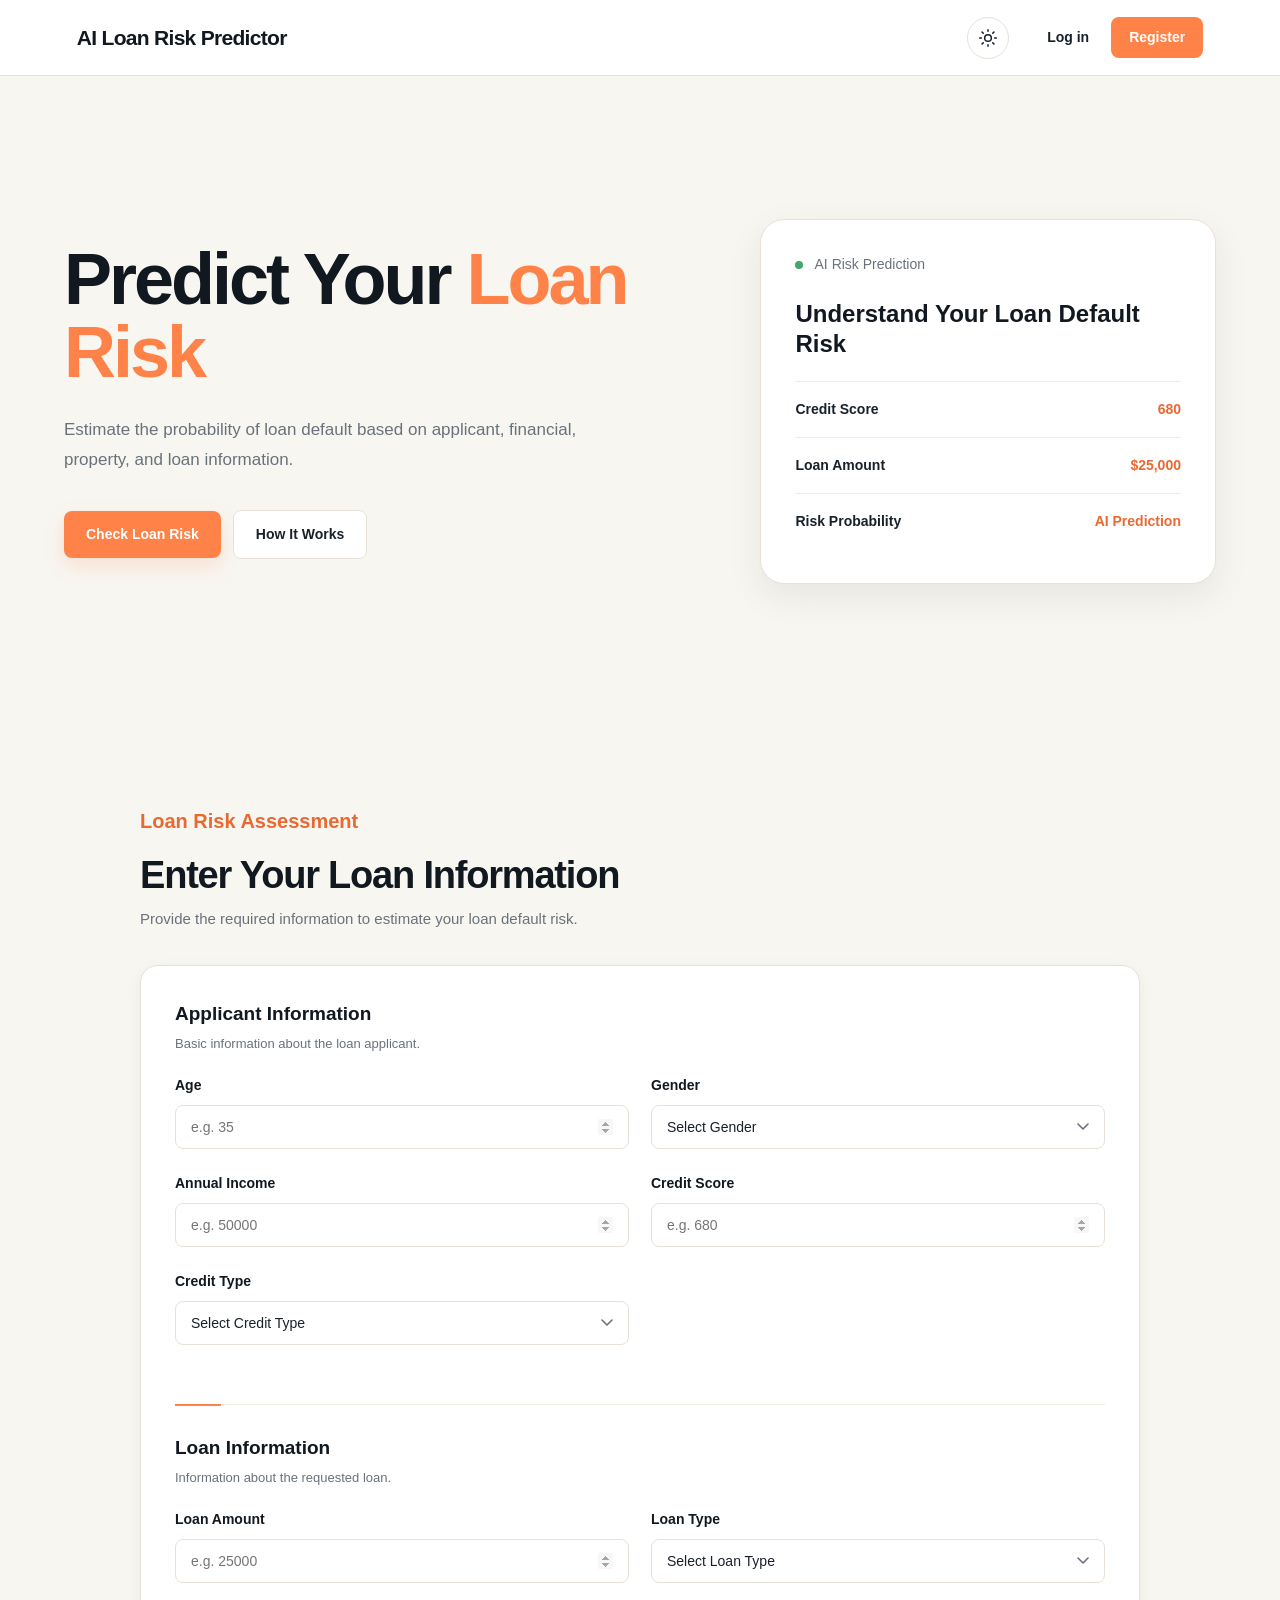
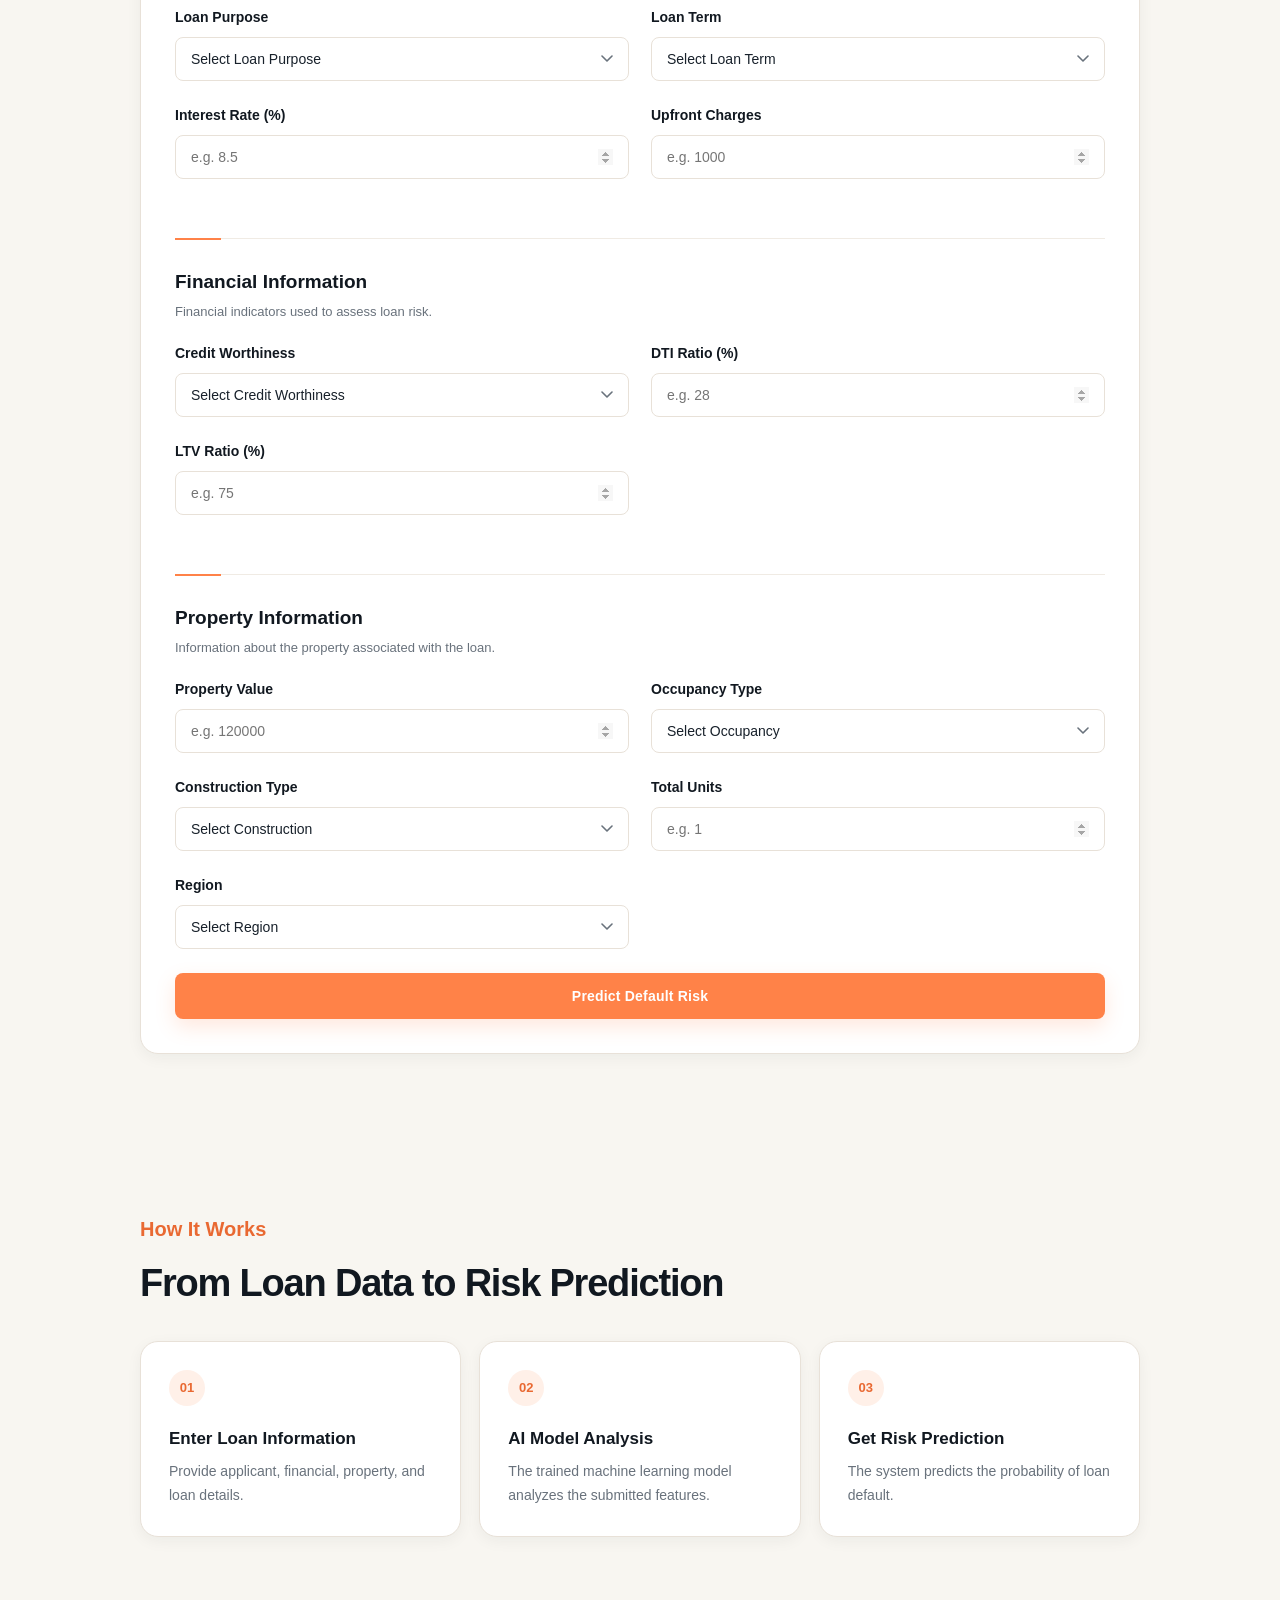
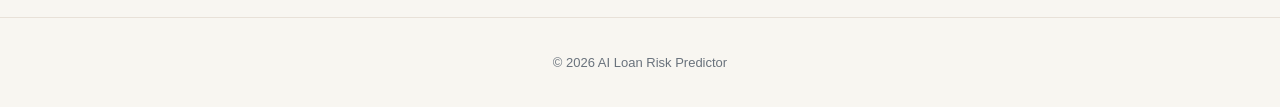
==== frontend/index.html @ bf7ce399 "Initial commit" ====
<!DOCTYPE html>
<html lang="en">

<head>
    <meta charset="UTF-8">
    <meta name="viewport" content="width=device-width, initial-scale=1.0">

    <title>AI Loan Risk Predictor</title>

    <link rel="stylesheet" href="css/style.css">
</head>

<body class="main-page">

    <!-- ================= NAVBAR ================= -->

    <header class="navbar">

        <div class="logo">
            AI Loan Risk Predictor
        </div>

        <div class="nav-actions">

            <!-- Theme Toggle -->
            <button
                id="theme-toggle"
                class="theme-toggle"
                aria-label="Toggle dark mode"
            >

                <svg
                    id="theme-icon"
                    class="theme-icon"
                    viewBox="0 0 24 24"
                    fill="none"
                >
                    <path
                        d="M21 12.79A9 9 0 1 1 11.21 3
                        7 7 0 0 0 21 12.79Z"
                        stroke="currentColor"
                        stroke-width="1.8"
                        stroke-linecap="round"
                        stroke-linejoin="round"
                    />
                </svg>

            </button>


            <!-- Guest Actions -->

            <div id="guest-actions">

                <a href="login.html" class="nav-link">
                    Log in
                </a>

                <a href="register.html" class="nav-button">
                    Register
                </a>

            </div>


            <!-- User Actions -->

            <div
                id="user-actions"
                class="user-menu hidden"
            >

                <button
                    id="profile-button"
                    class="profile-button"
                >

                    <div
                        class="profile-avatar"
                        id="nav-avatar"
                    >
                        U
                    </div>

                    <span id="nav-username">
                        User
                    </span>

                </button>


                <div
                    id="profile-dropdown"
                    class="profile-dropdown hidden"
                >

                    <a href="profile.html">
                        My Profile
                    </a>

                    <button id="logout-button">
                        Log out
                    </button>

                </div>

            </div>

        </div>

    </header>


    <!-- ================= MAIN ================= -->

    <main>


        <!-- ================= HERO ================= -->

        <section class="hero-section">

            <div class="hero-content">

                 

                <h1>

                    Predict Your
                    <span>Loan Risk</span>

                </h1>

                <p class="hero-description">

                    Estimate the probability of loan default
                    based on applicant, financial, property,
                    and loan information.

                </p>


                <div class="hero-buttons">

                    <a
                        href="#loan-form"
                        class="primary-button"
                    >
                        Check Loan Risk
                    </a>

                    <a
                        href="#how-it-works"
                        class="secondary-button"
                    >
                        How It Works
                    </a>

                </div>

            </div>


            <!-- ================= HERO CARD ================= -->

            <div class="hero-card">

                <div class="hero-card-header">

                    <span class="status-dot"></span>

                    AI Risk Prediction

                </div>


                <h3>

                    Understand Your
                    Loan Default Risk

                </h3>


                <div class="mini-project">

                    <strong>
                        Credit Score
                    </strong>

                    <span>
                        680
                    </span>

                </div>


                <div class="mini-project">

                    <strong>
                        Loan Amount
                    </strong>

                    <span>
                        $25,000
                    </span>

                </div>


                <div class="mini-project">

                    <strong>
                        Risk Probability
                    </strong>

                    <span>
                        AI Prediction
                    </span>

                </div>

            </div>

        </section>



        <!-- =====================================================
             LOAN FORM
        ====================================================== -->

        <section
            id="loan-form"
            class="form-section"
        >

            <div class="section-heading">

                <p class="section-label">
                     Loan Risk Assessment
                </p>

                <h2>
                    Enter Your Loan Information
                </h2>

                <p>
                    Provide the required information to
                    estimate your loan default risk.
                </p>

            </div>



            <div class="project-form-card">


                <!-- =================================================
                     APPLICANT INFORMATION
                ================================================== -->

                <div class="form-section-title">

                    <h3>
                        Applicant Information
                    </h3>

                    <p>
                        Basic information about the loan applicant.
                    </p>

                </div>


                <div class="form-grid">


                    <!-- Age -->

                    <div class="input-group">

                        <label for="age">
                            Age
                        </label>

                        <input
                            type="number"
                            id="age"
                            placeholder="e.g. 35"
                            min="18"
                            max="100"
                        >

                    </div>


                    <!-- Gender -->

                    <div class="input-group">

                        <label for="gender">
                            Gender
                        </label>

                        <select id="gender">

                            <option value="">
                                Select Gender
                            </option>

                            <option value="Male">
                                Male
                            </option>

                            <option value="Female">
                                Female
                            </option>

                        </select>

                    </div>


                    <!-- Income -->

                    <div class="input-group">

                        <label for="income">
                            Annual Income
                        </label>

                        <input
                            type="number"
                            id="income"
                            placeholder="e.g. 50000"
                            min="0"
                        >

                    </div>


                    <!-- Credit Score -->

                    <div class="input-group">

                        <label for="credit-score">
                            Credit Score
                        </label>

                        <input
                            type="number"
                            id="credit-score"
                            placeholder="e.g. 680"
                            min="300"
                            max="850"
                        >

                    </div>


                    <!-- Credit Type -->

                    <div class="input-group">

                        <label for="credit-type">
                            Credit Type
                        </label>

                        <select id="credit-type">

                            <option value="">
                                Select Credit Type
                            </option>

                            <option value="CIB">
                                CIB
                            </option>

                            <option value="CRIF">
                                CRIF
                            </option>

                            <option value="EXP">
                                EXP
                            </option>

                        </select>

                    </div>

                </div>



                <!-- =================================================
                     LOAN INFORMATION
                ================================================== -->

                <div class="form-section-title">

                    <h3>
                        Loan Information
                    </h3>

                    <p>
                        Information about the requested loan.
                    </p>

                </div>


                <div class="form-grid">


                    <!-- Loan Amount -->

                    <div class="input-group">

                        <label for="loan-amount">
                            Loan Amount
                        </label>

                        <input
                            type="number"
                            id="loan-amount"
                            placeholder="e.g. 25000"
                            min="0"
                        >

                    </div>


                    <!-- Loan Type -->

                    <div class="input-group">

                        <label for="loan-type">
                            Loan Type
                        </label>

                        <select id="loan-type">

                            <option value="">
                                Select Loan Type
                            </option>

                            <option value="Type 1">
                                Type 1
                            </option>

                            <option value="Type 2">
                                Type 2
                            </option>

                            <option value="Type 3">
                                Type 3
                            </option>

                        </select>

                    </div>


                    <!-- Loan Purpose -->

                    <div class="input-group">

                        <label for="loan-purpose">
                            Loan Purpose
                        </label>

                        <select id="loan-purpose">

                            <option value="">
                                Select Loan Purpose
                            </option>

                            <option value="Home Purchase">
                                Home Purchase
                            </option>

                            <option value="Home Improvement">
                                Home Improvement
                            </option>

                            <option value="Refinance">
                                Refinance
                            </option>

                        </select>

                    </div>


                    <!-- Loan Term -->

                    <div class="input-group">

                        <label for="loan-term">
                            Loan Term
                        </label>

                        <select id="loan-term">

                            <option value="">
                                Select Loan Term
                            </option>

                            <option value="12">
                                12 Months
                            </option>

                            <option value="24">
                                24 Months
                            </option>

                            <option value="36">
                                36 Months
                            </option>

                            <option value="48">
                                48 Months
                            </option>

                            <option value="60">
                                60 Months
                            </option>

                        </select>

                    </div>


                    <!-- Interest Rate -->

                    <div class="input-group">

                        <label for="interest-rate">
                            Interest Rate (%)
                        </label>

                        <input
                            type="number"
                            id="interest-rate"
                            placeholder="e.g. 8.5"
                            step="0.01"
                            min="0"
                        >

                    </div>


                    <!-- Upfront Charges -->

                    <div class="input-group">

                        <label for="upfront-charges">
                            Upfront Charges
                        </label>

                        <input
                            type="number"
                            id="upfront-charges"
                            placeholder="e.g. 1000"
                            min="0"
                        >

                    </div>

                </div>



                <!-- =================================================
                     FINANCIAL INFORMATION
                ================================================== -->

                <div class="form-section-title">

                    <h3>
                        Financial Information
                    </h3>

                    <p>
                        Financial indicators used to assess loan risk.
                    </p>

                </div>


                <div class="form-grid">


                    <!-- Credit Worthiness -->

                    <div class="input-group">

                        <label for="credit-worthiness">
                            Credit Worthiness
                        </label>

                        <select id="credit-worthiness">

                            <option value="">
                                Select Credit Worthiness
                            </option>

                            <option value="Excellent">
                                Excellent
                            </option>

                            <option value="Good">
                                Good
                            </option>

                            <option value="Fair">
                                Fair
                            </option>

                            <option value="Poor">
                                Poor
                            </option>

                        </select>

                    </div>


                    <!-- DTI -->

                    <div class="input-group">

                        <label for="dti">
                            DTI Ratio (%)
                        </label>

                        <input
                            type="number"
                            id="dti"
                            placeholder="e.g. 28"
                            min="0"
                            max="100"
                            step="0.01"
                        >

                    </div>


                    <!-- LTV -->

                    <div class="input-group">

                        <label for="ltv">
                            LTV Ratio (%)
                        </label>

                        <input
                            type="number"
                            id="ltv"
                            placeholder="e.g. 75"
                            min="0"
                            max="100"
                            step="0.01"
                        >

                    </div>

                </div>



                <!-- =================================================
                     PROPERTY INFORMATION
                ================================================== -->

                <div class="form-section-title">

                    <h3>
                        Property Information
                    </h3>

                    <p>
                        Information about the property associated
                        with the loan.
                    </p>

                </div>


                <div class="form-grid">


                    <!-- Property Value -->

                    <div class="input-group">

                        <label for="property-value">
                            Property Value
                        </label>

                        <input
                            type="number"
                            id="property-value"
                            placeholder="e.g. 120000"
                            min="0"
                        >

                    </div>


                    <!-- Occupancy -->

                    <div class="input-group">

                        <label for="occupancy-type">
                            Occupancy Type
                        </label>

                        <select id="occupancy-type">

                            <option value="">
                                Select Occupancy
                            </option>

                            <option value="Owner Occupied">
                                Owner Occupied
                            </option>

                            <option value="Investment">
                                Investment
                            </option>

                            <option value="Second Home">
                                Second Home
                            </option>

                        </select>

                    </div>


                    <!-- Construction -->

                    <div class="input-group">

                        <label for="construction-type">
                            Construction Type
                        </label>

                        <select id="construction-type">

                            <option value="">
                                Select Construction
                            </option>

                            <option value="Site Built">
                                Site Built
                            </option>

                            <option value="Manufactured">
                                Manufactured
                            </option>

                        </select>

                    </div>


                    <!-- Total Units -->

                    <div class="input-group">

                        <label for="total-units">
                            Total Units
                        </label>

                        <input
                            type="number"
                            id="total-units"
                            placeholder="e.g. 1"
                            min="1"
                        >

                    </div>


                    <!-- Region -->

                    <div class="input-group">

                        <label for="region">
                            Region
                        </label>

                        <select id="region">

                            <option value="">
                                Select Region
                            </option>

                            <option value="North-East">
                                North-East
                            </option>

                            <option value="North-West">
                                North-West
                            </option>

                            <option value="South-East">
                                South-East
                            </option>

                            <option value="South-West">
                                South-West
                            </option>

                        </select>

                    </div>

                </div>



                <!-- =================================================
                     PREDICT BUTTON
                ================================================== -->

                <button
                    id="predict-button"
                    class="recommend-button"
                    type="button"
                >

                    Predict Default Risk

                </button>


                <p
                    id="prediction-error"
                    class="prediction-error hidden"
                ></p>

            </div>

        </section>



        <!-- =====================================================
             RESULT
        ====================================================== -->

        <section
            id="prediction-result"
            class="recommendations-section hidden"
        >

            <div class="section-heading">

                <p class="section-label">
                    AI Prediction
                </p>

                <h2>
                    Your Loan Risk Result
                </h2>

            </div>


            <div class="result-card">


                <div class="result-header">

                    <div>

                        <p class="result-label">
                            Default Risk
                        </p>

                        <h3 id="risk-level">
                            High Risk
                        </h3>

                    </div>


                    <div class="risk-badge" id="risk-badge">
                        High Risk
                    </div>

                </div>


                <div class="probability-box">

                    <span id="risk-probability">
                        72.4%
                    </span>

                    <p>
                        Default Probability
                    </p>

                </div>


                <div class="result-details">


                    <div class="result-detail">

                        <span>
                            Age
                        </span>

                        <strong id="result-age">
                            —
                        </strong>

                    </div>


                    <div class="result-detail">

                        <span>
                            Credit Score
                        </span>

                        <strong id="result-credit-score">
                            —
                        </strong>

                    </div>


                    <div class="result-detail">

                        <span>
                            Loan Amount
                        </span>

                        <strong id="result-loan-amount">
                            —
                        </strong>

                    </div>


                    <div class="result-detail">

                        <span>
                            Interest Rate
                        </span>

                        <strong id="result-interest-rate">
                            —
                        </strong>

                    </div>

                </div>


                <div class="result-note">

                    <p>
                        This prediction is generated based on
                        the information provided above.
                    </p>

                </div>


                <button
                    id="predict-again"
                    class="recommend-button"
                    type="button"
                >

                    Predict Again

                </button>

            </div>

        </section>



        <!-- =====================================================
             HOW IT WORKS
        ====================================================== -->

        <section
            id="how-it-works"
            class="how-section"
        >

            <div class="section-heading">

                <p class="section-label">
                    How It Works
                </p>

                <h2>
                    From Loan Data to Risk Prediction
                </h2>

            </div>


            <div class="steps">


                <!-- STEP 01 -->

                <div class="step-card">

                    <div class="step-number">
                        01
                    </div>

                    <h3>
                        Enter Loan Information
                    </h3>

                    <p>
                        Provide applicant, financial,
                        property, and loan details.
                    </p>

                </div>


                <!-- STEP 02 -->

                <div class="step-card">

                    <div class="step-number">
                        02
                    </div>

                    <h3>
                        AI Model Analysis
                    </h3>

                    <p>
                        The trained machine learning model
                        analyzes the submitted features.
                    </p>

                </div>


                <!-- STEP 03 -->

                <div class="step-card">

                    <div class="step-number">
                        03
                    </div>

                    <h3>
                        Get Risk Prediction
                    </h3>

                    <p>
                        The system predicts the probability
                        of loan default.
                    </p>

                </div>

            </div>

        </section>

    </main>



    <!-- ================= FOOTER ================= -->

    <footer class="footer">

        <p>
            © 2026 AI Loan Risk Predictor
        </p>

    </footer>



    <!-- ================= JAVASCRIPT ================= -->

    <script src="js/config.js"></script>
    <script src="js/main.js"></script>

</body>

</html>
---- frontend/css/style.css ----
/* =========================================================
   1. DESIGN TOKENS
   ========================================================= */

:root {
    --bg: #f8f6f1;
    --surface: #ffffff;
    --surface-soft: #fcfaf6;

    --primary: #ff8248;
    --primary-dark: #e96932;
    --primary-light: #fff0e8;

    --text: #18212b;
    --text-dark: #111820;
    --muted: #69727c;
    --muted-light: #9299a1;

    --border: #e8e1d8;
    --border-light: #f0ebe4;

    --success: #43a66a;
    --success-light: #eef9f2;
    --warning: #c98a17;
    --warning-light: #fff8e6;
    --error: #d9534f;
    --error-light: #fff0ef;

    --shadow-sm:
        0 4px 15px rgba(24, 33, 43, 0.05);

    --shadow-md:
        0 12px 35px rgba(24, 33, 43, 0.08);

    --shadow-lg:
        0 25px 60px rgba(24, 33, 43, 0.10);

    --radius-sm: 8px;
    --radius-md: 12px;
    --radius-lg: 18px;
    --radius-xl: 24px;

    --font-body:
        Inter,
        "Segoe UI",
        Arial,
        Helvetica,
        sans-serif;

    --font-heading:
        Inter,
        "Segoe UI",
        Arial,
        Helvetica,
        sans-serif;

    color-scheme: light;
}


/* =========================================================
   DARK MODE TOKENS
   ========================================================= */

body.dark-mode {
    --bg: #171614;
    --surface: #211f1c;
    --surface-soft: #25221f;

    --primary: #ff8a4c;
    --primary-dark: #ff7335;
    --primary-light: rgba(255, 138, 76, 0.14);

    --text: #ffffff;
    --text-dark: #ffffff;
    --muted: #b8b3ad;
    --muted-light: #77716a;

    --border: #39342e;
    --border-light: #2d2924;

    --success: #56c087;
    --success-light: rgba(67, 166, 106, 0.15);
    --warning: #e0a83f;
    --warning-light: rgba(201, 138, 23, 0.15);
    --error: #ef6b67;
    --error-light: rgba(217, 83, 79, 0.15);

    color-scheme: dark;
}


/* =========================================================
   RESET
   ========================================================= */

* {
    box-sizing: border-box;
    margin: 0;
    padding: 0;
}

html {
    scroll-behavior: smooth;
}

body {
    min-height: 100vh;
    font-family: var(--font-body);
    color: var(--text);
    background: var(--bg);
    line-height: 1.5;
    overflow-x: hidden;
}

button,
input,
textarea,
select {
    font-family: inherit;
}

button {
    cursor: pointer;
}

a {
    color: inherit;
}


/* =========================================================
   GENERAL UTILITIES
   ========================================================= */

.hidden {
    display: none !important;
}


/* =========================================================
   AUTHENTICATION PAGES
   LOGIN / REGISTER
   ========================================================= */

body.auth-page {
    background:
        radial-gradient(
            circle at 10% 10%,
            rgba(255, 130, 72, 0.12),
            transparent 28%
        ),
        radial-gradient(
            circle at 90% 90%,
            rgba(255, 130, 72, 0.08),
            transparent 30%
        ),
        var(--bg);

    color: var(--text);
}


/* Authentication wrapper */

.auth-wrapper {
    min-height: 100vh;
    display: flex;
    align-items: center;
    justify-content: center;
    padding: 40px 20px;
    position: relative;
}


/* Authentication card */

.glass-card {
    width: 100%;
    max-width: 430px;

    background: rgba(255, 255, 255, 0.94);

    border: 1px solid var(--border);
    border-radius: var(--radius-xl);

    padding: 42px 38px;

    box-shadow: var(--shadow-lg);

    position: relative;
    z-index: 2;
}


/* Brand */

.brand {
    text-align: center;
    margin-bottom: 32px;
}

.brand h1 {
    color: var(--text-dark);
    font-size: 26px;
    font-weight: 750;
    letter-spacing: -0.8px;
}

.brand p {
    color: var(--muted);
    font-size: 14px;
    margin-top: 8px;
}


/* Forms */

.form-group {
    margin-bottom: 20px;
}

.form-group label {
    display: block;
    margin-bottom: 8px;

    color: var(--text-dark);

    font-size: 14px;
    font-weight: 600;
}

.form-group input,
.form-group textarea {
    width: 100%;

    padding: 13px 15px;

    background: var(--surface);

    border: 1px solid var(--border);
    border-radius: var(--radius-md);

    color: var(--text);

    font-size: 14px;
    outline: none;

    transition:
        border-color .2s ease,
        box-shadow .2s ease,
        background .2s ease;
}

.form-group input::placeholder,
.form-group textarea::placeholder {
    color: var(--muted-light);
}

.form-group input:focus,
.form-group textarea:focus {
    border-color: var(--primary);

    box-shadow:
        0 0 0 3px rgba(255, 130, 72, 0.12);

    background: var(--surface);
}

.form-group input:disabled {
    opacity: .6;
    cursor: not-allowed;
}


/* Error */

.field-error {
    color: var(--error);
    font-size: 12px;
    margin-top: 6px;
    min-height: 15px;
}


/* Primary button */

.btn-primary {
    width: 100%;

    padding: 13px 18px;

    border: none;
    border-radius: var(--radius-md);

    background: var(--primary);
    color: white;

    font-size: 14px;
    font-weight: 700;

    transition:
        background .2s ease,
        transform .2s ease,
        box-shadow .2s ease;
}

.btn-primary:hover {
    background: var(--primary-dark);

    transform: translateY(-1px);

    box-shadow:
        0 8px 20px rgba(255, 130, 72, 0.22);
}

.btn-primary:disabled {
    opacity: .6;
    cursor: not-allowed;
    transform: none;
    box-shadow: none;
}


/* Footer */

.form-footer {
    text-align: center;
    margin-top: 22px;

    color: var(--muted);
    font-size: 13px;
}

.form-footer a {
    color: var(--primary-dark);
    text-decoration: none;
    font-weight: 700;
}

.form-footer a:hover {
    text-decoration: underline;
}


/* Forgot password */

.forgot-link {
    text-align: right;
    margin: -8px 0 18px;
}

.forgot-link a {
    color: var(--muted);
    font-size: 12px;
    text-decoration: none;
}

.forgot-link a:hover {
    color: var(--primary-dark);
}


/* Divider */

.divider {
    display: flex;
    align-items: center;
    gap: 12px;

    margin: 24px 0;

    color: var(--muted);
    font-size: 12px;
}

.divider::before,
.divider::after {
    content: "";
    flex: 1;
    height: 1px;
    background: var(--border);
}


/* Social buttons */

.social-row {
    display: flex;
    gap: 10px;
}

.social-btn {
    flex: 1;

    padding: 11px;

    border: 1px solid var(--border);
    border-radius: var(--radius-md);

    background: var(--surface);
    color: var(--text);

    font-size: 13px;
    opacity: .65;
}


/* Banners */

.banner {
    display: none;

    padding: 11px 14px;

    border-radius: var(--radius-md);

    margin-bottom: 18px;

    font-size: 13px;
}

.banner.show {
    display: block;
}

.banner.error {
    background: var(--error-light);
    border: 1px solid #f3c7c5;
    color: var(--error);
}

.banner.success {
    background: var(--success-light);
    border: 1px solid #c7e8d2;
    color: var(--success);
}


/* =========================================================
   MAIN PAGE
   ========================================================= */

.main-page {
    min-height: 100vh;

    background: var(--bg);
    color: var(--text);

    font-family: var(--font-body);
}


/* =========================================================
   NAVBAR
   ========================================================= */

.navbar {
    height: 76px;

    padding: 0 6%;

    display: flex;
    align-items: center;
    justify-content: space-between;

    background: rgba(255, 255, 255, 0.96);

    border-bottom: 1px solid var(--border);

    position: sticky;
    top: 0;
    z-index: 100;

    backdrop-filter: blur(12px);
}


/* Logo */

.logo {
    color: var(--text-dark);

    font-size: 21px;
    font-weight: 800;

    letter-spacing: -0.7px;
}


/* Nav actions */

.nav-actions {
    display: flex;
    align-items: center;
    gap: 20px;
}

#guest-actions {
    display: flex;
    align-items: center;
    gap: 22px;
}


/* Login link */

.nav-link {
    color: var(--text);

    text-decoration: none;

    font-size: 14px;
    font-weight: 600;

    transition: color .2s ease;
}

.nav-link:hover {
    color: var(--primary-dark);
}


/* Register button */

.nav-button {
    display: inline-flex;
    align-items: center;
    justify-content: center;

    padding: 10px 18px;

    border-radius: var(--radius-sm);

    background: var(--primary);
    color: white;

    text-decoration: none;

    font-size: 14px;
    font-weight: 700;

    transition:
        background .2s ease,
        transform .2s ease;
}

.nav-button:hover {
    background: var(--primary-dark);
    transform: translateY(-1px);
}


/* =========================================================
   USER PROFILE MENU
   ========================================================= */

.user-menu {
    position: relative;
}


/* Profile button */

.profile-button {
    display: flex;
    align-items: center;

    gap: 10px;

    padding: 4px 0;

    border: none;

    background: transparent;

    color: var(--text);

    font-size: 14px;
    font-weight: 600;
}


/* Avatar */

.profile-avatar {
    width: 40px;
    height: 40px;

    display: flex;
    align-items: center;
    justify-content: center;

    border-radius: 50%;

    background: var(--primary);
    color: white;

    font-size: 14px;
    font-weight: 800;

    box-shadow:
        0 4px 12px rgba(255, 130, 72, .22);
}


/* Dropdown */

.profile-dropdown {
    position: absolute;

    top: 52px;
    right: 0;

    width: 175px;

    padding: 8px;

    background: var(--surface);

    border: 1px solid var(--border);
    border-radius: var(--radius-md);

    box-shadow: var(--shadow-md);

    z-index: 200;
}

.profile-dropdown a,
.profile-dropdown button {
    width: 100%;

    display: block;

    padding: 11px 12px;

    border: none;
    border-radius: var(--radius-sm);

    background: transparent;
    color: var(--text);

    text-align: left;
    text-decoration: none;

    font-size: 13px;
}

.profile-dropdown a:hover,
.profile-dropdown button:hover {
    background: var(--primary-light);
    color: var(--primary-dark);
}


/* =========================================================
   HERO
   ========================================================= */

.hero-section {
    width: min(1200px, 90%);

    min-height: 650px;

    margin: auto;

    padding: 90px 0;

    display: grid;

    grid-template-columns: 1.15fr .85fr;

    gap: 80px;

    align-items: center;
}


/* Small label */

.hero-label, .section-label {
    color: var(--primary-dark);
    font-size: 20px;
    font-weight: bold;
    margin-bottom: 18px;}

/* Hero heading */

.hero-content h1 {
    max-width: 700px;

    color: var(--text-dark);

    font-size: clamp(48px, 6vw, 72px);

    line-height: 1.02;

    letter-spacing: -3px;

    font-weight: 800;

    margin-bottom: 25px;
}

.hero-content h1 span {
    color: var(--primary);
}


/* Description */

.hero-description {
    max-width: 570px;

    color: var(--muted);

    font-size: 17px;

    line-height: 1.8;
}


/* Hero buttons */

.hero-buttons {
    display: flex;
    align-items: center;

    gap: 12px;

    margin-top: 34px;
}

.primary-button,
.secondary-button {
    display: inline-flex;

    align-items: center;
    justify-content: center;

    padding: 13px 22px;

    border-radius: var(--radius-sm);

    text-decoration: none;

    font-size: 14px;
    font-weight: 700;

    transition:
        transform .2s ease,
        box-shadow .2s ease,
        background .2s ease;
}

.primary-button {
    background: var(--primary);
    color: white;

    box-shadow:
        0 8px 20px rgba(255, 130, 72, .18);
}

.primary-button:hover {
    background: var(--primary-dark);

    transform: translateY(-2px);

    box-shadow:
        0 12px 25px rgba(255, 130, 72, .25);
}

.secondary-button {
    background: var(--surface);
    color: var(--text);

    border: 1px solid var(--border);
}

.secondary-button:hover {
    background: var(--surface-soft);
    transform: translateY(-2px);
}


/* =========================================================
   HERO RECOMMENDATION CARD
   ========================================================= */

.hero-card {
    background: var(--surface);

    border: 1px solid var(--border);
    border-radius: var(--radius-xl);

    padding: 34px;

    box-shadow: var(--shadow-md);
}


/* Header */

.hero-card-header {
    color: var(--muted);

    font-size: 14px;

    margin-bottom: 24px;
}


/* Status */

.status-dot {
    width: 8px;
    height: 8px;

    display: inline-block;

    margin-right: 8px;

    border-radius: 50%;

    background: var(--success);
}


/* Card heading */

.hero-card h3 {
    color: var(--text-dark);

    font-size: 24px;

    line-height: 1.25;

    margin-bottom: 22px;
}


/* Mini projects */

.mini-project {
    padding: 17px 0;

    display: flex;
    align-items: center;
    justify-content: space-between;

    gap: 15px;

    border-top: 1px solid var(--border-light);

    font-size: 14px;
    font-weight: 600;
}

.mini-project span {
    color: var(--primary-dark);

    font-weight: 800;

    white-space: nowrap;
}


/* =========================================================
   SECTIONS
   ========================================================= */

.form-section,
.recommendations-section,
.how-section {
    width: min(1000px, 90%);

    margin: auto;

    padding: 80px 0;
}


/* Section heading */

.section-heading {
    margin-bottom: 35px;
}

.section-heading h2 {
    color: var(--text-dark);

    font-size: 38px;

    line-height: 1.15;

    letter-spacing: -1.2px;

    margin-bottom: 10px;
}

.section-heading p:not(.section-label) {
    color: var(--muted);

    font-size: 15px;
}


/* =========================================================
   PROJECT FORM
   ========================================================= */

.project-form-card {
    padding: 34px;

    background: var(--surface);

    border: 1px solid var(--border);
    border-radius: var(--radius-lg);

    box-shadow: var(--shadow-sm);
}

.input-group {
    margin-bottom: 24px;
}

.input-group label {
    display: block;

    color: var(--text-dark);

    font-size: 14px;
    font-weight: 700;

    margin-bottom: 9px;
}


/* Text input */

.input-group input[type="text"] {
    width: 100%;

    padding: 13px 15px;

    background: var(--surface);

    border: 1px solid var(--border);
    border-radius: var(--radius-sm);

    color: var(--text);

    outline: none;

    font-size: 14px;

    transition:
        border-color .2s ease,
        box-shadow .2s ease;
}

.input-group input[type="text"]:focus {
    border-color: var(--primary);

    box-shadow:
        0 0 0 3px rgba(255, 130, 72, .10);
}

.input-group small {
    display: block;

    margin-top: 7px;

    color: var(--muted);

    font-size: 12px;
}


/* =========================================================
   COMMON SELECT INPUT
   ========================================================= */

.input-group select {
    width: 100%;

    padding: 13px 40px 13px 15px;

    background-color: var(--surface);

    appearance: none;
    -webkit-appearance: none;
    -moz-appearance: none;

    background-image: url("data:image/svg+xml;utf8,<svg xmlns='http://www.w3.org/2000/svg' width='12' height='8' viewBox='0 0 12 8'><path d='M1 1l5 5 5-5' stroke='%2369727c' stroke-width='1.6' fill='none' stroke-linecap='round' stroke-linejoin='round'/></svg>");
    background-repeat: no-repeat;
    background-position: right 15px center;
    background-size: 12px 8px;

    border: 1px solid var(--border);

    border-radius: var(--radius-sm);

    color: var(--text);

    outline: none;

    font-size: 14px;

    cursor: pointer;

    transition:
        border-color .2s ease,
        box-shadow .2s ease,
        background-color .2s ease;
}

.input-group select:hover {
    border-color: var(--muted-light);
}

.input-group select:focus {
    border-color: var(--primary);

    box-shadow:
        0 0 0 3px rgba(255, 130, 72, .10);
}

.input-group select option {
    background: var(--surface);
    color: var(--text);
}


/* =========================================================
   COMMON NUMBER INPUT
   ========================================================= */

.input-group input[type="number"] {
    width: 100%;

    padding: 13px 15px;

    background: var(--surface);

    border: 1px solid var(--border);

    border-radius: var(--radius-sm);

    color: var(--text);

    outline: none;

    font-size: 14px;

    transition:
        border-color .2s ease,
        box-shadow .2s ease;
}

.input-group input[type="number"]:hover {
    border-color: var(--muted-light);
}

.input-group input[type="number"]:focus {
    border-color: var(--primary);

    box-shadow:
        0 0 0 3px rgba(255, 130, 72, .10);
}

.input-group input[type="number"]::-webkit-inner-spin-button,
.input-group input[type="number"]::-webkit-outer-spin-button {
    opacity: 0.5;
}


/* =========================================================
   EXPERIENCE
   ========================================================= */

.experience-options {
    display: flex;

    gap: 10px;

    flex-wrap: wrap;
}

.experience-option {
    padding: 11px 17px;

    border: 1px solid var(--border);

    border-radius: var(--radius-sm);

    background: var(--surface);

    cursor: pointer;

    font-size: 13px;

    transition: all .2s ease;
}

.experience-option:hover {
    border-color: var(--primary);

    background: var(--primary-light);
}


/* Recommend button */

.recommend-button {
    width: 100%;

    padding: 15px;

    border: none;

    border-radius: var(--radius-sm);

    background: var(--primary);

    color: white;

    font-size: 14px;
    font-weight: 700;

    letter-spacing: 0.2px;

    box-shadow:
        0 8px 20px rgba(255, 130, 72, .18);

    transition:
        background .2s ease,
        transform .2s ease,
        box-shadow .2s ease;
}

.recommend-button:hover {
    background: var(--primary-dark);

    transform: translateY(-1px);

    box-shadow:
        0 12px 25px rgba(255, 130, 72, .25);
}


/* =========================================================
   RECOMMENDATIONS
   ========================================================= */

.recommendations-grid {
    display: grid;

    grid-template-columns:
        repeat(3, 1fr);

    gap: 18px;
}

.project-card {
    position: relative;

    padding: 26px;

    background: var(--surface);

    border: 1px solid var(--border);

    border-top: 4px solid var(--primary);

    border-radius: var(--radius-md);

    box-shadow: var(--shadow-sm);

    transition:
        transform .2s ease,
        box-shadow .2s ease;
}

.project-card:hover {
    transform: translateY(-4px);

    box-shadow: var(--shadow-md);
}

.project-card h3 {
    color: var(--text-dark);

    font-size: 18px;

    margin: 10px 0 7px;
}

.match {
    color: var(--primary-dark);

    font-size: 13px;

    font-weight: 800;
}

.project-domain,
.project-skills {
    color: var(--muted);

    margin-top: 8px;

    font-size: 13px;
}


/* =========================================================
   HOW IT WORKS
   ========================================================= */

.steps {
    display: grid;

    grid-template-columns:
        repeat(3, 1fr);

    gap: 18px;
}

.step-card {
    padding: 28px;

    background: var(--surface);

    border: 1px solid var(--border);

    border-radius: var(--radius-lg);

    box-shadow: var(--shadow-sm);
}

.step-number {
    display: inline-flex;

    align-items: center;
    justify-content: center;

    width: 36px;
    height: 36px;

    margin-bottom: 20px;

    border-radius: 50%;

    background: var(--primary-light);

    color: var(--primary-dark);

    font-size: 13px;
    font-weight: 800;
}

.step-card h3 {
    color: var(--text-dark);

    font-size: 17px;

    margin-bottom: 9px;
}

.step-card p {
    color: var(--muted);

    font-size: 14px;

    line-height: 1.7;
}


/* =========================================================
   PROFILE PAGE
   ========================================================= */

.page-shell {
    width: min(950px, 90%);

    margin: auto;

    padding: 55px 0;
}


/* Top bar */

.top-bar {
    display: flex;

    align-items: center;
    justify-content: space-between;

    margin-bottom: 28px;
}

.top-bar h1 {
    color: var(--text-dark);

    font-size: 30px;

    letter-spacing: -1px;
}


/* Logout */

.btn-logout {
    padding: 10px 17px;

    border: 1px solid var(--border);

    border-radius: var(--radius-sm);

    background: var(--surface);

    color: var(--text);

    font-size: 13px;
    font-weight: 600;

    transition: all .2s ease;
}

.btn-logout:hover {
    background: var(--primary-light);

    border-color: var(--primary);

    color: var(--primary-dark);
}


/* Profile card */

.profile-card {
    background: var(--surface);

    border: 1px solid var(--border);

    border-radius: var(--radius-xl);

    padding: 38px;

    box-shadow: var(--shadow-md);
}


/* Profile header */

.profile-header {
    display: flex;

    align-items: center;

    gap: 17px;

    padding-bottom: 28px;

    margin-bottom: 28px;

    border-bottom: 1px solid var(--border-light);
}


/* Avatar */

.avatar-circle {
    width: 64px;
    height: 64px;

    display: flex;

    align-items: center;
    justify-content: center;

    border-radius: 50%;

    background: var(--primary);

    color: white;

    font-size: 20px;
    font-weight: 800;

    box-shadow:
        0 8px 20px rgba(255, 130, 72, .20);
}


/* Profile name */

.profile-header .name {
    color: var(--text-dark);

    font-size: 20px;

    font-weight: 800;
}

.profile-header .email {
    margin-top: 3px;

    color: var(--muted);

    font-size: 13px;
}


/* Profile grid */

.profile-grid {
    display: grid;

    grid-template-columns:
        1fr 1fr;

    gap: 18px;
}


/* Profile field */

.profile-grid .form-group {
    padding: 18px;

    background: var(--surface-soft);

    border: 1px solid var(--border-light);

    border-radius: var(--radius-md);
}


/* Profile actions */

.profile-actions {
    display: flex;

    gap: 12px;

    margin-top: 25px;
}

.btn-secondary {
    flex: 1;

    padding: 12px;

    border: 1px solid var(--border);

    border-radius: var(--radius-sm);

    background: var(--surface);

    color: var(--text);

    font-size: 14px;
    font-weight: 600;

    transition: all .2s ease;
}

.btn-secondary:hover {
    border-color: var(--primary);

    color: var(--primary-dark);

    background: var(--primary-light);
}


/* =========================================================
   FOOTER
   ========================================================= */

.footer {
    padding: 35px;

    border-top: 1px solid var(--border);

    text-align: center;

    color: var(--muted);

    font-size: 13px;
}


/* =========================================================
   THEME TOGGLE
   ========================================================= */

.theme-toggle {
    width: 42px;
    height: 42px;

    display: flex;

    align-items: center;
    justify-content: center;

    border: 1px solid var(--border);

    border-radius: 50%;

    background: var(--surface);

    color: var(--text);

    cursor: pointer;

    margin-right: 18px;

    transition:
        background 0.25s ease,
        color 0.25s ease,
        border-color 0.25s ease,
        transform 0.2s ease;
}

.theme-toggle:hover {
    transform: translateY(-1px);

    border-color: var(--primary);
}

.theme-icon {
    width: 20px;
    height: 20px;

    transition:
        transform 0.3s ease,
        opacity 0.2s ease;
}

.theme-toggle:hover .theme-icon {
    transform: rotate(15deg);
}


/* =========================================================
   DARK MODE — BASE
   ========================================================= */

body.dark-mode {
    background: var(--bg);
    color: var(--text);
}

.dark-mode.auth-page {
    background:
        radial-gradient(
            circle at 10% 10%,
            rgba(255, 138, 76, 0.10),
            transparent 28%
        ),
        radial-gradient(
            circle at 90% 90%,
            rgba(255, 138, 76, 0.08),
            transparent 30%
        ),
        var(--bg);
}


/* Auth card */

.dark-mode .glass-card {
    background: rgba(33, 31, 28, 0.96);
    border-color: var(--border);
    box-shadow: 0 25px 60px rgba(0, 0, 0, 0.35);
}

.dark-mode .brand h1 {
    color: var(--text-dark);
}

.dark-mode .brand p,
.dark-mode .form-footer,
.dark-mode .divider {
    color: var(--muted);
}

.dark-mode .divider::before,
.dark-mode .divider::after {
    background: var(--border);
}

.dark-mode .forgot-link a {
    color: var(--muted);
}

.dark-mode .forgot-link a:hover {
    color: var(--primary);
}

.dark-mode .social-btn {
    background: var(--surface-soft);
    border-color: var(--border);
    color: var(--text);
}


/* Navbar */

.dark-mode .navbar {
    background: rgba(23, 22, 20, 0.92);
    border-bottom-color: var(--border);
}


/* Logo */

.dark-mode .logo {
    color: var(--text-dark);
}


/* Navigation */

.dark-mode .nav-link {
    color: var(--text);
}

.dark-mode .nav-link:hover {
    color: var(--primary);
}


/* User */

.dark-mode .profile-button,
.dark-mode #nav-username {
    color: var(--text);
}


/* Theme button */

.dark-mode .theme-toggle {
    background: var(--surface-soft);

    border-color: var(--border);

    color: var(--text);
}


/* Hero */

.dark-mode .hero-content h1 {
    color: var(--text-dark);
}

.dark-mode .hero-content h1 span {
    color: var(--primary);
}

.dark-mode .hero-description {
    color: var(--muted);
}

.dark-mode .hero-label,
.dark-mode .section-label {
    color: #ff9a63;
}


/* Buttons */

.dark-mode .primary-button {
    color: #ffffff;
}

.dark-mode .secondary-button {
    background: var(--surface);

    color: var(--text);

    border-color: var(--border);
}

.dark-mode .secondary-button:hover {
    background: var(--surface-soft);
}


/* Hero card */

.dark-mode .hero-card {
    background: var(--surface);

    border-color: var(--border);

    box-shadow:
        0 20px 50px rgba(0, 0, 0, 0.25);
}

.dark-mode .hero-card-header {
    color: var(--muted);
}

.dark-mode .hero-card h3 {
    color: var(--text-dark);
}

.dark-mode .mini-project {
    border-top-color: var(--border);
}

.dark-mode .mini-project strong {
    color: var(--text-dark);
}

.dark-mode .mini-project span {
    color: var(--primary);
}


/* Form */

.dark-mode .section-heading h2 {
    color: var(--text-dark);
}

.dark-mode .section-heading p:not(.section-label) {
    color: var(--muted);
}

.dark-mode .project-form-card {
    background: var(--surface);

    border-color: var(--border);

    box-shadow:
        0 1px 0 rgba(255, 255, 255, 0.04) inset,
        0 20px 45px rgba(0, 0, 0, 0.35);
}


/* Form labels */

.dark-mode .input-group label {
    color: var(--text-dark);
}


/* Inputs */

.dark-mode .input-group input[type="text"],
.dark-mode .input-group input[type="number"] {
    background: var(--surface-soft);

    color: var(--text);

    border-color: var(--border);
}

.dark-mode .input-group select {
    background-color: var(--surface-soft);

    color: var(--text);

    border-color: var(--border);
}

.dark-mode .input-group input[type="text"]::placeholder,
.dark-mode .input-group input[type="number"]::placeholder {
    color: var(--muted-light);
}

.dark-mode .input-group select {
    background-image: url("data:image/svg+xml;utf8,<svg xmlns='http://www.w3.org/2000/svg' width='12' height='8' viewBox='0 0 12 8'><path d='M1 1l5 5 5-5' stroke='%23b8b3ad' stroke-width='1.6' fill='none' stroke-linecap='round' stroke-linejoin='round'/></svg>");
}

.dark-mode .input-group input[type="text"]:hover,
.dark-mode .input-group input[type="number"]:hover,
.dark-mode .input-group select:hover {
    border-color: var(--muted-light);
}

.dark-mode .input-group input[type="text"]:focus,
.dark-mode .input-group input[type="number"]:focus,
.dark-mode .input-group select:focus {
    border-color: var(--primary);

    box-shadow:
        0 0 0 3px rgba(255, 138, 76, 0.14);
}

.dark-mode .form-section-title::before {
    background: var(--primary);
}


/* Small text */

.dark-mode .input-group small {
    color: var(--muted);
}


/* Experience */

.dark-mode .experience-option {
    background: var(--surface-soft);

    border-color: var(--border);

    color: var(--text);
}

.dark-mode .experience-option:hover {
    border-color: var(--primary);

    background: var(--primary-light);
}

.dark-mode .experience-option span {
    color: var(--text);
}


/* Recommendations */

.dark-mode .recommendations-section h2 {
    color: var(--text-dark);
}

.dark-mode .project-card {
    background: var(--surface);

    border-color: var(--border);

    border-top-color: var(--primary);

    box-shadow:
        0 12px 30px rgba(0, 0, 0, 0.15);
}

.dark-mode .project-card h3 {
    color: var(--text-dark);
}

.dark-mode .project-card .match {
    color: var(--primary);
}

.dark-mode .project-domain,
.dark-mode .project-skills {
    color: var(--muted);
}


/* How it works */

.dark-mode .how-section h2 {
    color: var(--text-dark);
}

.dark-mode .step-card {
    background: var(--surface);

    border-color: var(--border);
}

.dark-mode .step-card h3 {
    color: var(--text-dark);
}

.dark-mode .step-card p {
    color: var(--muted);
}

.dark-mode .step-number {
    color: var(--primary);
}


/* Footer */

.dark-mode .footer {
    border-top-color: var(--border);

    color: var(--muted);
}


/* Profile dropdown */

.dark-mode .profile-dropdown {
    background: var(--surface);

    border-color: var(--border);

    box-shadow:
        0 15px 40px rgba(0, 0, 0, 0.35);
}

.dark-mode .profile-dropdown a,
.dark-mode .profile-dropdown button {
    color: var(--text);
}

.dark-mode .profile-dropdown a:hover,
.dark-mode .profile-dropdown button:hover {
    background: var(--surface-soft);
    color: var(--primary);
}


/* Profile page */

.dark-mode .profile-card {
    background: var(--surface);

    border-color: var(--border);

    box-shadow:
        0 20px 50px rgba(0, 0, 0, 0.25);
}

.dark-mode .profile-header {
    border-bottom-color: var(--border);
}

.dark-mode .profile-header .name {
    color: var(--text-dark);
}

.dark-mode .profile-header .email {
    color: var(--muted);
}

.dark-mode .top-bar h1 {
    color: var(--text-dark);
}

.dark-mode .profile-grid .form-group {
    background: var(--surface-soft);
    border-color: var(--border);
}

.dark-mode .btn-logout,
.dark-mode .btn-secondary {
    background: var(--surface-soft);

    border-color: var(--border);

    color: var(--text);
}

.dark-mode .btn-logout:hover,
.dark-mode .btn-secondary:hover {
    background: var(--primary-light);

    border-color: var(--primary);

    color: var(--primary);
}


/* Banners */

.dark-mode .banner.error {
    background: var(--error-light);
    border-color: rgba(217, 83, 79, 0.35);
    color: var(--error);
}

.dark-mode .banner.success {
    background: var(--success-light);
    border-color: rgba(67, 166, 106, 0.35);
    color: var(--success);
}


/* =========================================================
   SMOOTH TRANSITION
   ========================================================= */

body,
.navbar,
.hero-card,
.project-form-card,
.project-card,
.step-card,
.profile-dropdown,
.secondary-button,
.theme-toggle,
.input-group input,
.input-group select,
.experience-option,
.result-card,
.probability-box,
.risk-badge,
.prediction-error {
    transition:
        background-color 0.3s ease,
        color 0.3s ease,
        border-color 0.3s ease,
        box-shadow 0.3s ease;
}


/* =========================================================
   RESPONSIVE
   ========================================================= */

@media (max-width: 900px) {
    .hero-section {
        grid-template-columns: 1fr;

        gap: 45px;

        padding: 70px 0;
    }

    .hero-card {
        max-width: 600px;

        width: 100%;

        margin: auto;
    }

    .recommendations-grid,
    .steps {
        grid-template-columns: 1fr 1fr;
    }

    .form-grid {
        grid-template-columns: 1fr;
    }

    .skills-grid {
        grid-template-columns: repeat(2, 1fr);
    }

    .result-details,
    .prediction-summary {
        grid-template-columns: repeat(2, 1fr);
    }
}


@media (max-width: 650px) {
    .navbar {
        height: 68px;

        padding: 0 20px;
    }

    .logo {
        font-size: 18px;
    }

    #guest-actions {
        gap: 10px;
    }

    .nav-link {
        font-size: 13px;
    }

    .nav-button {
        padding: 9px 13px;

        font-size: 12px;
    }

    .profile-button span:not(.profile-avatar) {
        display: none;
    }

    .hero-section {
        width: 90%;

        padding: 55px 0;
    }

    .hero-content h1 {
        font-size: 44px;

        letter-spacing: -2px;
    }

    .hero-description {
        font-size: 15px;
    }

    .hero-buttons {
        flex-direction: column;

        align-items: stretch;
    }

    .primary-button,
    .secondary-button {
        width: 100%;
    }

    .recommendations-grid,
    .steps {
        grid-template-columns: 1fr;
    }

    .form-section,
    .recommendations-section,
    .how-section {
        width: 90%;

        padding: 55px 0;
    }

    .section-heading h2 {
        font-size: 30px;
    }

    .profile-grid {
        grid-template-columns: 1fr;
    }

    .profile-card {
        padding: 25px;
    }

    .profile-actions {
        flex-direction: column;
    }

    .skills-grid {
        grid-template-columns: 1fr;
    }

    .result-details,
    .prediction-summary {
        grid-template-columns: 1fr 1fr;
    }

    .result-header {
        flex-direction: column;
        align-items: flex-start;
        gap: 12px;
    }
}


@media (max-width: 480px) {
    .glass-card {
        padding: 30px 22px;
    }

    .brand h1 {
        font-size: 23px;
    }

    .hero-content h1 {
        font-size: 38px;
    }

    .hero-card {
        padding: 25px;
    }

    .hero-card h3 {
        font-size: 21px;
    }

    .mini-project {
        flex-direction: column;

        align-items: flex-start;
    }

    .page-shell {
        width: 92%;

        padding: 35px 0;
    }

    .top-bar h1 {
        font-size: 25px;
    }

    .result-details,
    .prediction-summary {
        grid-template-columns: 1fr;
    }
}


/* =========================================================
   SALARY PREDICTOR
   ========================================================= */


/* Form section titles */

.form-section-title {
    position: relative;

    margin-top: 35px;

    margin-bottom: 22px;

    padding-top: 29px;

    border-top: 1px solid var(--border-light);
}

.form-section-title::before {
    content: "";

    position: absolute;

    top: -1px;
    left: 0;

    width: 46px;
    height: 2px;

    background: var(--primary);
}

.form-section-title:first-child {
    margin-top: 0;

    padding-top: 0;

    border-top: none;
}

.form-section-title:first-child::before {
    display: none;
}

.form-section-title h3 {
    color: var(--text-dark);

    font-size: 19px;

    font-weight: 750;

    margin-bottom: 5px;
}

.form-section-title p {
    color: var(--muted);

    font-size: 13px;
}


/* Form grid */

.form-grid {
    display: grid;

    grid-template-columns:
        repeat(2, 1fr);

    gap: 0 22px;
}


/* Skills grid */

.skills-grid {
    display: grid;

    grid-template-columns:
        repeat(3, 1fr);

    gap: 12px;

    margin-bottom: 30px;
}

.skill-option {
    display: flex;

    align-items: center;

    gap: 9px;

    padding: 12px 14px;

    background: var(--surface);

    border: 1px solid var(--border);

    border-radius: var(--radius-sm);

    color: var(--text);

    font-size: 13px;

    font-weight: 600;

    cursor: pointer;

    transition:
        border-color .2s ease,
        background .2s ease,
        color .2s ease;
}

.skill-option:hover {
    border-color: var(--primary);

    background: var(--primary-light);
}

.skill-option input {
    accent-color: var(--primary);
}

.skill-option input:checked + span {
    color: var(--primary-dark);
}


/* Salary result card */

.salary-result-card {
    padding: 38px;

    background: var(--surface);

    border: 1px solid var(--border);

    border-radius: var(--radius-xl);

    box-shadow: var(--shadow-md);

    text-align: center;
}


/* Salary label */

.salary-label {
    color: var(--muted);

    font-size: 14px;

    margin-bottom: 10px;
}


/* Salary value */

.salary-value {
    color: var(--text-dark);

    font-size: clamp(42px, 6vw, 60px);

    line-height: 1;

    font-weight: 800;

    letter-spacing: -2px;

    margin-bottom: 28px;
}


/* Salary range */

.salary-range {
    display: flex;

    align-items: center;

    gap: 14px;

    max-width: 600px;

    margin: auto;

    color: var(--text);

    font-size: 14px;

    font-weight: 700;
}

.range-line {
    height: 5px;

    flex: 1;

    background: var(--primary);

    border-radius: 20px;
}

.range-label {
    color: var(--muted);

    font-size: 12px;

    margin-top: 10px;

    margin-bottom: 30px;
}


/* Prediction summary */

.prediction-summary {
    display: grid;

    grid-template-columns:
        repeat(4, 1fr);

    gap: 12px;

    padding: 25px 0;

    border-top: 1px solid var(--border-light);

    border-bottom: 1px solid var(--border-light);
}

.summary-item {
    display: flex;

    flex-direction: column;

    gap: 5px;
}

.summary-item span {
    color: var(--muted);

    font-size: 12px;
}

.summary-item strong {
    color: var(--text-dark);

    font-size: 14px;
}


/* Salary factors */

.salary-factors {
    max-width: 700px;

    margin: 30px auto;

    text-align: left;
}

.salary-factors h3 {
    color: var(--text-dark);

    font-size: 18px;

    margin-bottom: 22px;
}

.factor {
    margin-bottom: 18px;
}

.factor-info {
    display: flex;

    align-items: center;

    justify-content: space-between;

    margin-bottom: 7px;

    color: var(--text);

    font-size: 13px;

    font-weight: 600;
}

.factor-info span:last-child {
    color: var(--primary-dark);

    font-weight: 800;
}


/* Factor bar */

.factor-bar {
    width: 100%;

    height: 7px;

    background: var(--primary-light);

    border-radius: 20px;

    overflow: hidden;
}

.factor-fill {
    height: 100%;

    background: var(--primary);

    border-radius: 20px;
}


/* Predict again */

#predict-again {
    width: 100%;

    margin-top: 10px;

    border: 1px solid var(--border);

    background: var(--surface);

    color: var(--text);
}

#predict-again:hover {
    background: var(--surface-soft);

    border-color: var(--primary);
}


/* =========================================================
   DARK MODE - SALARY / COMMON PREDICTOR
   ========================================================= */

.dark-mode .form-section-title {
    border-top-color: var(--border);
}

.dark-mode .form-section-title h3 {
    color: var(--text-dark);
}

.dark-mode .form-section-title p {
    color: var(--muted);
}

.dark-mode .skills-grid .skill-option {
    background: var(--surface-soft);

    color: var(--text);

    border-color: var(--border);
}

.dark-mode .skills-grid .skill-option:hover {
    border-color: var(--primary);

    background: var(--primary-light);
}

.dark-mode .salary-result-card {
    background: var(--surface);

    border-color: var(--border);

    box-shadow:
        0 20px 50px rgba(0, 0, 0, 0.25);
}

.dark-mode .salary-value {
    color: var(--text-dark);
}

.dark-mode .salary-range {
    color: var(--text);
}

.dark-mode .range-label {
    color: var(--muted);
}

.dark-mode .prediction-summary {
    border-top-color: var(--border);
    border-bottom-color: var(--border);
}

.dark-mode .summary-item span {
    color: var(--muted);
}

.dark-mode .summary-item strong {
    color: var(--text-dark);
}

.dark-mode .salary-factors h3 {
    color: var(--text-dark);
}

.dark-mode .factor-info {
    color: var(--text);
}

.dark-mode .factor-bar {
    background: var(--primary-light);
}

.dark-mode #predict-again {
    background: var(--surface);

    color: var(--text);

    border-color: var(--border);
}

.dark-mode #predict-again:hover {
    background: var(--surface-soft);
    border-color: var(--primary);
}


/* =========================================================
   LOAN PREDICTOR UI
   ========================================================= */


/* Prediction error */

.prediction-error {
    margin-top: 15px;

    padding: 11px 14px;

    border-radius: var(--radius-md);

    background: var(--error-light);

    border: 1px solid #f3c7c5;

    color: var(--error);

    font-size: 13px;
}


/* Result card */

.result-card {
    background: var(--surface);

    border: 1px solid var(--border);

    border-radius: var(--radius-xl);

    padding: 34px;

    box-shadow: var(--shadow-md);
}


/* Result header */

.result-header {
    display: flex;

    align-items: center;

    justify-content: space-between;

    gap: 20px;

    padding-bottom: 25px;

    border-bottom: 1px solid var(--border-light);
}

.result-label {
    color: var(--muted);

    font-size: 11px;

    font-weight: 800;

    letter-spacing: 2px;

    margin-bottom: 6px;
}

.result-header h3 {
    color: var(--text-dark);

    font-size: 28px;

    letter-spacing: -0.8px;
}


/* Risk badge */

.risk-badge {
    padding: 9px 14px;

    border-radius: 30px;

    background: var(--primary-light);

    color: var(--primary-dark);

    font-size: 12px;

    font-weight: 800;

    letter-spacing: .3px;

    white-space: nowrap;
}


/* Risk badge severity variants
   (JS toggles one of these classes alongside .risk-badge,
   e.g. class="risk-badge low" / "risk-badge medium" / "risk-badge high") */

.risk-badge.low,
.risk-badge.risk-low {
    background: var(--success-light);
    color: var(--success);
}

.risk-badge.medium,
.risk-badge.risk-medium {
    background: var(--warning-light);
    color: var(--warning);
}

.risk-badge.high,
.risk-badge.risk-high {
    background: var(--error-light);
    color: var(--error);
}


/* Result header title colored by risk level, mirrors badge */

.result-header h3.low,
.result-header h3.risk-low {
    color: var(--success);
}

.result-header h3.medium,
.result-header h3.risk-medium {
    color: var(--warning);
}

.result-header h3.high,
.result-header h3.risk-high {
    color: var(--error);
}


/* Probability box */

.probability-box {
    text-align: center;

    padding: 32px 0;

    border-bottom: 1px solid var(--border-light);
}

.probability-box span {
    display: block;

    color: var(--text-dark);

    font-size: clamp(42px, 6vw, 60px);

    line-height: 1;

    font-weight: 800;

    letter-spacing: -2px;

    margin-bottom: 10px;
}

.probability-box p {
    color: var(--muted);

    font-size: 14px;
}


/* Result details */

.result-details {
    display: grid;

    grid-template-columns:
        repeat(4, 1fr);

    gap: 12px;

    padding: 25px 0;

    border-bottom: 1px solid var(--border-light);
}

.result-detail {
    display: flex;

    flex-direction: column;

    gap: 5px;
}

.result-detail span {
    color: var(--muted);

    font-size: 12px;
}

.result-detail strong {
    color: var(--text-dark);

    font-size: 14px;
}


/* Result note */

.result-note {
    padding: 22px 0 6px;

    color: var(--muted);

    font-size: 13px;

    line-height: 1.6;

    text-align: center;
}


/* =========================================================
   DARK MODE — LOAN PREDICTOR
   ========================================================= */

.dark-mode .prediction-error {
    background: var(--error-light);
    border-color: rgba(217, 83, 79, 0.35);
    color: var(--error);
}

.dark-mode .result-card {
    background: var(--surface);

    border-color: var(--border);

    box-shadow:
        0 20px 50px rgba(0, 0, 0, 0.25);
}

.dark-mode .result-header {
    border-bottom-color: var(--border);
}

.dark-mode .result-label {
    color: var(--muted);
}

.dark-mode .result-header h3 {
    color: var(--text-dark);
}

.dark-mode .risk-badge {
    background: var(--primary-light);
    color: var(--primary);
}

.dark-mode .risk-badge.low,
.dark-mode .risk-badge.risk-low {
    background: var(--success-light);
    color: var(--success);
}

.dark-mode .risk-badge.medium,
.dark-mode .risk-badge.risk-medium {
    background: var(--warning-light);
    color: var(--warning);
}

.dark-mode .risk-badge.high,
.dark-mode .risk-badge.risk-high {
    background: var(--error-light);
    color: var(--error);
}

.dark-mode .probability-box {
    border-bottom-color: var(--border);
}

.dark-mode .probability-box span {
    color: var(--text-dark);
}

.dark-mode .probability-box p {
    color: var(--muted);
}

.dark-mode .result-details {
    border-bottom-color: var(--border);
}

.dark-mode .result-detail span {
    color: var(--muted);
}

.dark-mode .result-detail strong {
    color: var(--text-dark);
}

.dark-mode .result-note {
    color: var(--muted);
}
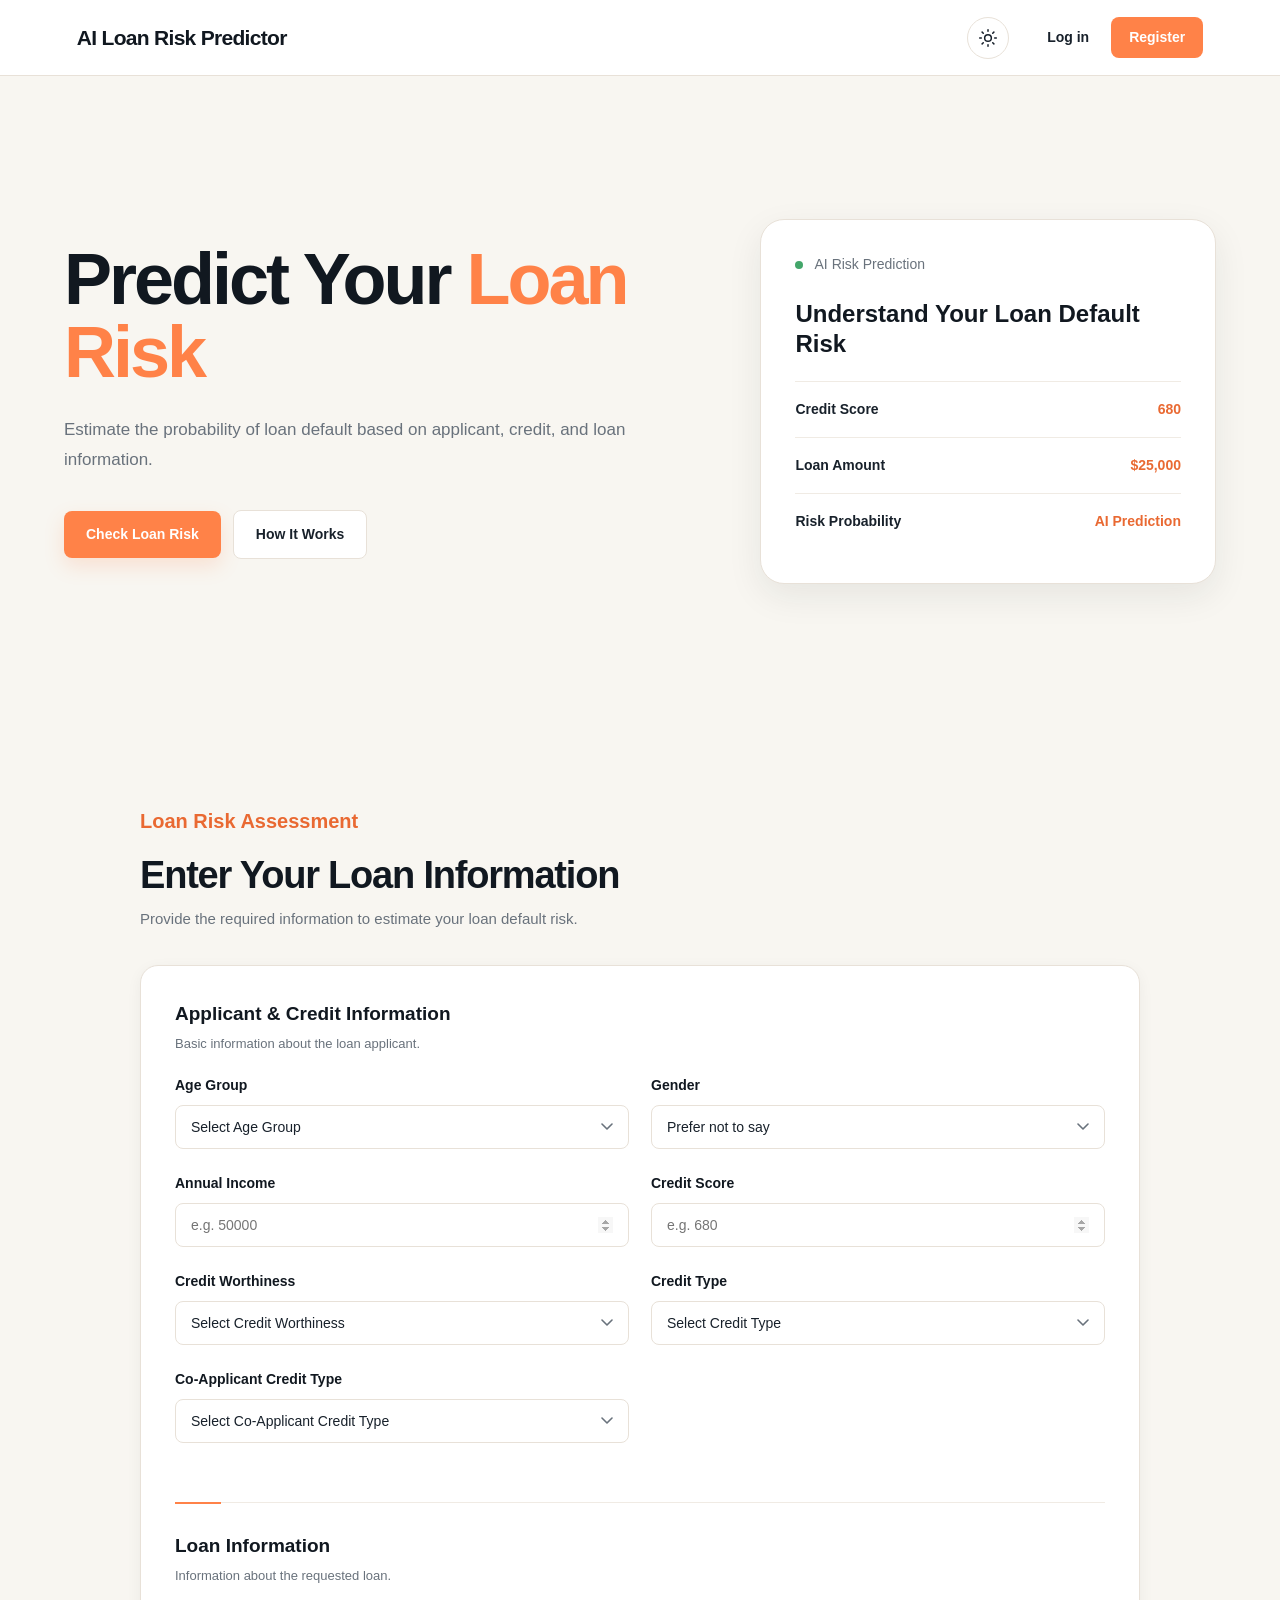
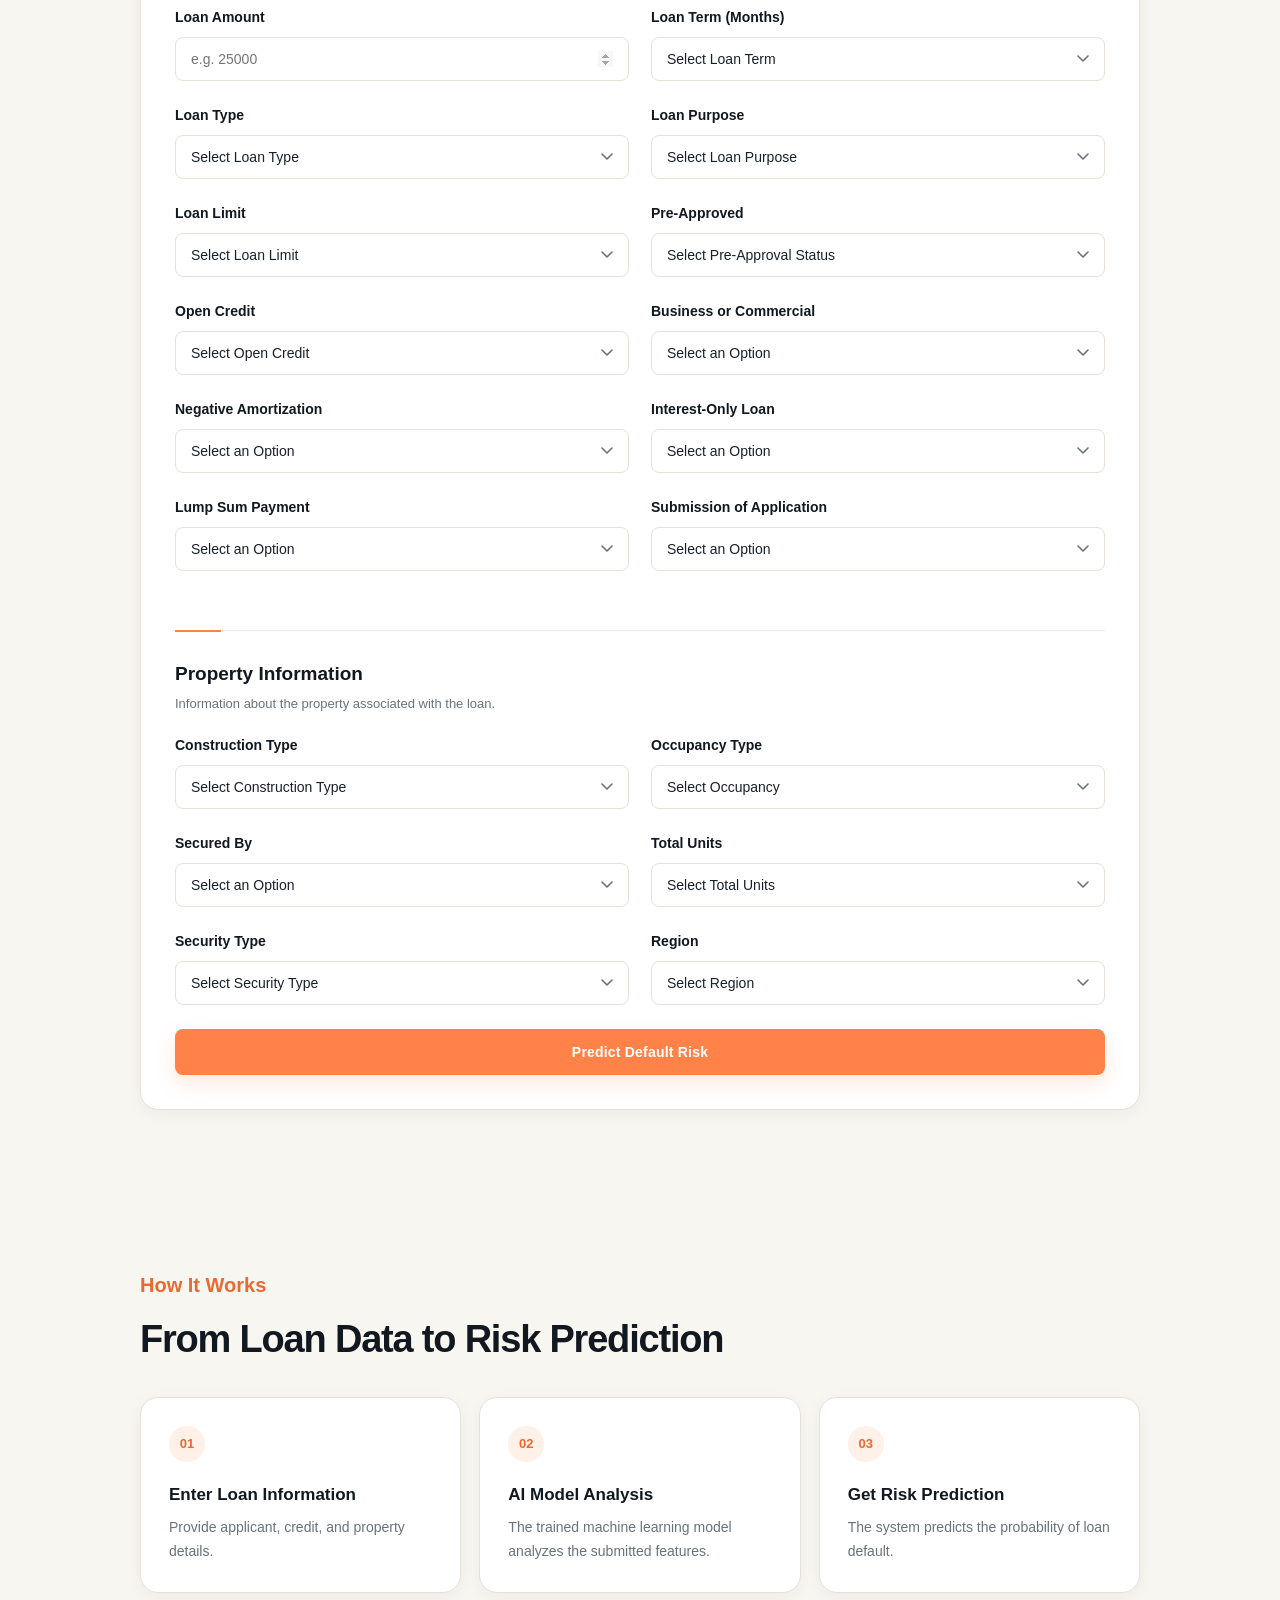
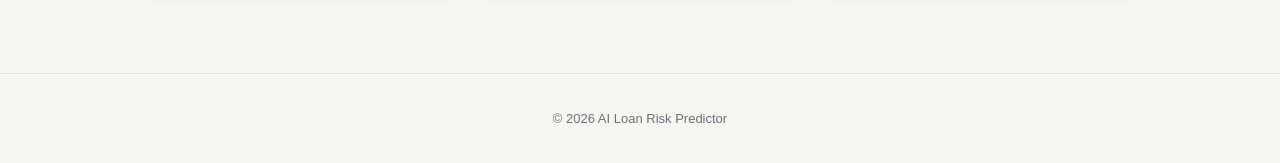
==== commit 5ebf1e67: "final" ====
--- a/frontend/index.html
+++ b/frontend/index.html
@@ -8,6 +8,9 @@
     <title>AI Loan Risk Predictor</title>
 
     <link rel="stylesheet" href="css/style.css">
+     
+    <link rel="icon" type="image/svg+xml" href="./imgs/favicon.svg">
+     
 </head>
 
 <body class="main-page">
@@ -122,8 +125,6 @@
 
             <div class="hero-content">
 
-                 
-
                 <h1>
 
                     Predict Your
@@ -134,8 +135,7 @@
                 <p class="hero-description">
 
                     Estimate the probability of loan default
-                    based on applicant, financial, property,
-                    and loan information.
+                    based on applicant, credit, and loan information.
 
                 </p>
 
@@ -228,6 +228,11 @@
 
         <!-- =====================================================
              LOAN FORM
+             All field ids below match the exact raw column names
+             the trained model's preprocessing pipeline expects.
+             All <option value="..."> use the exact category codes
+             seen during training (not user-friendly labels) so the
+             OneHotEncoder never receives an unseen category.
         ====================================================== -->
 
         <section
@@ -258,13 +263,13 @@
 
 
                 <!-- =================================================
-                     APPLICANT INFORMATION
+                     APPLICANT & CREDIT INFORMATION
                 ================================================== -->
 
                 <div class="form-section-title">
 
                     <h3>
-                        Applicant Information
+                        Applicant &amp; Credit Information
                     </h3>
 
                     <p>
@@ -277,37 +282,65 @@
                 <div class="form-grid">
 
 
-                    <!-- Age -->
+                    <!-- age (ordinal: <25, 25-34, 35-44, 45-54, 55-64, 65-74, >74) -->
 
                     <div class="input-group">
 
                         <label for="age">
-                            Age
-                        </label>
-
-                        <input
-                            type="number"
-                            id="age"
-                            placeholder="e.g. 35"
-                            min="18"
-                            max="100"
-                        >
-
-                    </div>
-
-
-                    <!-- Gender -->
-
-                    <div class="input-group">
-
-                        <label for="gender">
+                            Age Group
+                        </label>
+
+                        <select id="age">
+
+                            <option value="">
+                                Select Age Group
+                            </option>
+
+                            <option value="&lt;25">
+                                Under 25
+                            </option>
+
+                            <option value="25-34">
+                                25 - 34
+                            </option>
+
+                            <option value="35-44">
+                                35 - 44
+                            </option>
+
+                            <option value="45-54">
+                                45 - 54
+                            </option>
+
+                            <option value="55-64">
+                                55 - 64
+                            </option>
+
+                            <option value="65-74">
+                                65 - 74
+                            </option>
+
+                            <option value="&gt;74">
+                                Over 74
+                            </option>
+
+                        </select>
+
+                    </div>
+
+
+                    <!-- Gender (Male / Female / Joint) -->
+
+                    <div class="input-group">
+
+                        <label for="Gender">
                             Gender
                         </label>
 
-                        <select id="gender">
-
-                            <option value="">
-                                Select Gender
+                        <select id="Gender">
+
+                            <option value="">
+                                Prefer not to say
                             </option>
 
                             <option value="Male">
@@ -318,12 +351,16 @@
                                 Female
                             </option>
 
-                        </select>
-
-                    </div>
-
-
-                    <!-- Income -->
+                            <option value="Joint">
+                                Joint Application
+                            </option>
+
+                        </select>
+
+                    </div>
+
+
+                    <!-- income (numeric) -->
 
                     <div class="input-group">
 
@@ -341,17 +378,17 @@
                     </div>
 
 
-                    <!-- Credit Score -->
-
-                    <div class="input-group">
-
-                        <label for="credit-score">
+                    <!-- Credit_Score (numeric, 300-850) -->
+
+                    <div class="input-group">
+
+                        <label for="Credit_Score">
                             Credit Score
                         </label>
 
                         <input
                             type="number"
-                            id="credit-score"
+                            id="Credit_Score"
                             placeholder="e.g. 680"
                             min="300"
                             max="850"
@@ -360,15 +397,42 @@
                     </div>
 
 
-                    <!-- Credit Type -->
-
-                    <div class="input-group">
-
-                        <label for="credit-type">
+                    <!-- Credit_Worthiness (l1 / l2 - only two levels in training data) -->
+
+                    <div class="input-group">
+
+                        <label for="Credit_Worthiness">
+                            Credit Worthiness
+                        </label>
+
+                        <select id="Credit_Worthiness">
+
+                            <option value="">
+                                Select Credit Worthiness
+                            </option>
+
+                            <option value="l1">
+                                Level 1
+                            </option>
+
+                            <option value="l2">
+                                Level 2
+                            </option>
+
+                        </select>
+
+                    </div>
+
+
+                    <!-- credit_type (EXP / EQUI / CRIF / CIB) -->
+
+                    <div class="input-group">
+
+                        <label for="credit_type">
                             Credit Type
                         </label>
 
-                        <select id="credit-type">
+                        <select id="credit_type">
 
                             <option value="">
                                 Select Credit Type
@@ -380,6 +444,37 @@
 
                             <option value="CRIF">
                                 CRIF
+                            </option>
+
+                            <option value="EXP">
+                                EXP
+                            </option>
+
+                            <option value="EQUI">
+                                EQUI
+                            </option>
+
+                        </select>
+
+                    </div>
+
+
+                    <!-- co-applicant_credit_type (CIB / EXP) -->
+
+                    <div class="input-group">
+
+                        <label for="co-applicant_credit_type">
+                            Co-Applicant Credit Type
+                        </label>
+
+                        <select id="co-applicant_credit_type">
+
+                            <option value="">
+                                Select Co-Applicant Credit Type
+                            </option>
+
+                            <option value="CIB">
+                                CIB
                             </option>
 
                             <option value="EXP">
@@ -414,17 +509,17 @@
                 <div class="form-grid">
 
 
-                    <!-- Loan Amount -->
-
-                    <div class="input-group">
-
-                        <label for="loan-amount">
+                    <!-- loan_amount (numeric) -->
+
+                    <div class="input-group">
+
+                        <label for="loan_amount">
                             Loan Amount
                         </label>
 
                         <input
                             type="number"
-                            id="loan-amount"
+                            id="loan_amount"
                             placeholder="e.g. 25000"
                             min="0"
                         >
@@ -432,77 +527,15 @@
                     </div>
 
 
-                    <!-- Loan Type -->
-
-                    <div class="input-group">
-
-                        <label for="loan-type">
-                            Loan Type
-                        </label>
-
-                        <select id="loan-type">
-
-                            <option value="">
-                                Select Loan Type
-                            </option>
-
-                            <option value="Type 1">
-                                Type 1
-                            </option>
-
-                            <option value="Type 2">
-                                Type 2
-                            </option>
-
-                            <option value="Type 3">
-                                Type 3
-                            </option>
-
-                        </select>
-
-                    </div>
-
-
-                    <!-- Loan Purpose -->
-
-                    <div class="input-group">
-
-                        <label for="loan-purpose">
-                            Loan Purpose
-                        </label>
-
-                        <select id="loan-purpose">
-
-                            <option value="">
-                                Select Loan Purpose
-                            </option>
-
-                            <option value="Home Purchase">
-                                Home Purchase
-                            </option>
-
-                            <option value="Home Improvement">
-                                Home Improvement
-                            </option>
-
-                            <option value="Refinance">
-                                Refinance
-                            </option>
-
-                        </select>
-
-                    </div>
-
-
-                    <!-- Loan Term -->
-
-                    <div class="input-group">
-
-                        <label for="loan-term">
-                            Loan Term
-                        </label>
-
-                        <select id="loan-term">
+                    <!-- term (numeric, months) -->
+
+                    <div class="input-group">
+
+                        <label for="term">
+                            Loan Term (Months)
+                        </label>
+
+                        <select id="term">
 
                             <option value="">
                                 Select Loan Term
@@ -520,150 +553,297 @@
                                 36 Months
                             </option>
 
-                            <option value="48">
-                                48 Months
-                            </option>
-
-                            <option value="60">
-                                60 Months
-                            </option>
-
-                        </select>
-
-                    </div>
-
-
-                    <!-- Interest Rate -->
-
-                    <div class="input-group">
-
-                        <label for="interest-rate">
-                            Interest Rate (%)
-                        </label>
-
-                        <input
-                            type="number"
-                            id="interest-rate"
-                            placeholder="e.g. 8.5"
-                            step="0.01"
-                            min="0"
-                        >
-
-                    </div>
-
-
-                    <!-- Upfront Charges -->
-
-                    <div class="input-group">
-
-                        <label for="upfront-charges">
-                            Upfront Charges
-                        </label>
-
-                        <input
-                            type="number"
-                            id="upfront-charges"
-                            placeholder="e.g. 1000"
-                            min="0"
-                        >
-
-                    </div>
-
-                </div>
-
-
-
-                <!-- =================================================
-                     FINANCIAL INFORMATION
-                ================================================== -->
-
-                <div class="form-section-title">
-
-                    <h3>
-                        Financial Information
-                    </h3>
-
-                    <p>
-                        Financial indicators used to assess loan risk.
-                    </p>
-
-                </div>
-
-
-                <div class="form-grid">
-
-
-                    <!-- Credit Worthiness -->
-
-                    <div class="input-group">
-
-                        <label for="credit-worthiness">
-                            Credit Worthiness
-                        </label>
-
-                        <select id="credit-worthiness">
-
-                            <option value="">
-                                Select Credit Worthiness
-                            </option>
-
-                            <option value="Excellent">
-                                Excellent
-                            </option>
-
-                            <option value="Good">
-                                Good
-                            </option>
-
-                            <option value="Fair">
-                                Fair
-                            </option>
-
-                            <option value="Poor">
-                                Poor
-                            </option>
-
-                        </select>
-
-                    </div>
-
-
-                    <!-- DTI -->
-
-                    <div class="input-group">
-
-                        <label for="dti">
-                            DTI Ratio (%)
-                        </label>
-
-                        <input
-                            type="number"
-                            id="dti"
-                            placeholder="e.g. 28"
-                            min="0"
-                            max="100"
-                            step="0.01"
-                        >
-
-                    </div>
-
-
-                    <!-- LTV -->
-
-                    <div class="input-group">
-
-                        <label for="ltv">
-                            LTV Ratio (%)
-                        </label>
-
-                        <input
-                            type="number"
-                            id="ltv"
-                            placeholder="e.g. 75"
-                            min="0"
-                            max="100"
-                            step="0.01"
-                        >
+                            <option value="180">
+                                180 Months
+                            </option>
+
+                            <option value="360">
+                                360 Months
+                            </option>
+
+                        </select>
+
+                    </div>
+
+
+                    <!-- loan_type (type1 / type2 / type3) -->
+
+                    <div class="input-group">
+
+                        <label for="loan_type">
+                            Loan Type
+                        </label>
+
+                        <select id="loan_type">
+
+                            <option value="">
+                                Select Loan Type
+                            </option>
+
+                            <option value="type1">
+                                Type 1
+                            </option>
+
+                            <option value="type2">
+                                Type 2
+                            </option>
+
+                            <option value="type3">
+                                Type 3
+                            </option>
+
+                        </select>
+
+                    </div>
+
+
+                    <!-- loan_purpose (p1 / p2 / p3 / p4) -->
+
+                    <div class="input-group">
+
+                        <label for="loan_purpose">
+                            Loan Purpose
+                        </label>
+
+                        <select id="loan_purpose">
+
+                            <option value="">
+                                Select Loan Purpose
+                            </option>
+
+                            <option value="p1">
+                                Purpose 1
+                            </option>
+
+                            <option value="p2">
+                                Purpose 2
+                            </option>
+
+                            <option value="p3">
+                                Purpose 3
+                            </option>
+
+                            <option value="p4">
+                                Purpose 4
+                            </option>
+
+                        </select>
+
+                    </div>
+
+
+                    <!-- loan_limit (cf / ncf) -->
+
+                    <div class="input-group">
+
+                        <label for="loan_limit">
+                            Loan Limit
+                        </label>
+
+                        <select id="loan_limit">
+
+                            <option value="">
+                                Select Loan Limit
+                            </option>
+
+                            <option value="cf">
+                                Conforming
+                            </option>
+
+                            <option value="ncf">
+                                Non-Conforming
+                            </option>
+
+                        </select>
+
+                    </div>
+
+
+                    <!-- approv_in_adv (nopre / pre) -->
+
+                    <div class="input-group">
+
+                        <label for="approv_in_adv">
+                            Pre-Approved
+                        </label>
+
+                        <select id="approv_in_adv">
+
+                            <option value="">
+                                Select Pre-Approval Status
+                            </option>
+
+                            <option value="pre">
+                                Pre-Approved
+                            </option>
+
+                            <option value="nopre">
+                                Not Pre-Approved
+                            </option>
+
+                        </select>
+
+                    </div>
+
+
+                    <!-- open_credit (nopc / opc) -->
+
+                    <div class="input-group">
+
+                        <label for="open_credit">
+                            Open Credit
+                        </label>
+
+                        <select id="open_credit">
+
+                            <option value="">
+                                Select Open Credit
+                            </option>
+
+                            <option value="opc">
+                                Yes
+                            </option>
+
+                            <option value="nopc">
+                                No
+                            </option>
+
+                        </select>
+
+                    </div>
+
+
+                    <!-- business_or_commercial (nob/c / b/c) -->
+
+                    <div class="input-group">
+
+                        <label for="business_or_commercial">
+                            Business or Commercial
+                        </label>
+
+                        <select id="business_or_commercial">
+
+                            <option value="">
+                                Select an Option
+                            </option>
+
+                            <option value="b/c">
+                                Business / Commercial
+                            </option>
+
+                            <option value="nob/c">
+                                Not Business / Commercial
+                            </option>
+
+                        </select>
+
+                    </div>
+
+
+                    <!-- Neg_ammortization (not_neg / neg_amm) -->
+
+                    <div class="input-group">
+
+                        <label for="Neg_ammortization">
+                            Negative Amortization
+                        </label>
+
+                        <select id="Neg_ammortization">
+
+                            <option value="">
+                                Select an Option
+                            </option>
+
+                            <option value="neg_amm">
+                                Yes
+                            </option>
+
+                            <option value="not_neg">
+                                No
+                            </option>
+
+                        </select>
+
+                    </div>
+
+
+                    <!-- interest_only (not_int / int_only) -->
+
+                    <div class="input-group">
+
+                        <label for="interest_only">
+                            Interest-Only Loan
+                        </label>
+
+                        <select id="interest_only">
+
+                            <option value="">
+                                Select an Option
+                            </option>
+
+                            <option value="int_only">
+                                Yes
+                            </option>
+
+                            <option value="not_int">
+                                No
+                            </option>
+
+                        </select>
+
+                    </div>
+
+
+                    <!-- lump_sum_payment (not_lpsm / lpsm) -->
+
+                    <div class="input-group">
+
+                        <label for="lump_sum_payment">
+                            Lump Sum Payment
+                        </label>
+
+                        <select id="lump_sum_payment">
+
+                            <option value="">
+                                Select an Option
+                            </option>
+
+                            <option value="lpsm">
+                                Yes
+                            </option>
+
+                            <option value="not_lpsm">
+                                No
+                            </option>
+
+                        </select>
+
+                    </div>
+
+
+                    <!-- submission_of_application (to_inst / not_inst) -->
+
+                    <div class="input-group">
+
+                        <label for="submission_of_application">
+                            Submission of Application
+                        </label>
+
+                        <select id="submission_of_application">
+
+                            <option value="">
+                                Select an Option
+                            </option>
+
+                            <option value="to_inst">
+                                To Institution
+                            </option>
+
+                            <option value="not_inst">
+                                Not to Institution
+                            </option>
+
+                        </select>
 
                     </div>
 
@@ -692,128 +872,181 @@
                 <div class="form-grid">
 
 
-                    <!-- Property Value -->
-
-                    <div class="input-group">
-
-                        <label for="property-value">
-                            Property Value
-                        </label>
-
-                        <input
-                            type="number"
-                            id="property-value"
-                            placeholder="e.g. 120000"
-                            min="0"
-                        >
-
-                    </div>
-
-
-                    <!-- Occupancy -->
-
-                    <div class="input-group">
-
-                        <label for="occupancy-type">
+                    <!-- construction_type (sb / mh) -->
+
+                    <div class="input-group">
+
+                        <label for="construction_type">
+                            Construction Type
+                        </label>
+
+                        <select id="construction_type">
+
+                            <option value="">
+                                Select Construction Type
+                            </option>
+
+                            <option value="sb">
+                                Site Built
+                            </option>
+
+                            <option value="mh">
+                                Manufactured Housing
+                            </option>
+
+                        </select>
+
+                    </div>
+
+
+                    <!-- occupancy_type (pr / sr / ir) -->
+
+                    <div class="input-group">
+
+                        <label for="occupancy_type">
                             Occupancy Type
                         </label>
 
-                        <select id="occupancy-type">
+                        <select id="occupancy_type">
 
                             <option value="">
                                 Select Occupancy
                             </option>
 
-                            <option value="Owner Occupied">
-                                Owner Occupied
-                            </option>
-
-                            <option value="Investment">
+                            <option value="pr">
+                                Primary Residence
+                            </option>
+
+                            <option value="sr">
+                                Secondary Residence
+                            </option>
+
+                            <option value="ir">
                                 Investment
                             </option>
 
-                            <option value="Second Home">
-                                Second Home
-                            </option>
-
-                        </select>
-
-                    </div>
-
-
-                    <!-- Construction -->
-
-                    <div class="input-group">
-
-                        <label for="construction-type">
-                            Construction Type
-                        </label>
-
-                        <select id="construction-type">
-
-                            <option value="">
-                                Select Construction
-                            </option>
-
-                            <option value="Site Built">
-                                Site Built
-                            </option>
-
-                            <option value="Manufactured">
-                                Manufactured
-                            </option>
-
-                        </select>
-
-                    </div>
-
-
-                    <!-- Total Units -->
-
-                    <div class="input-group">
-
-                        <label for="total-units">
+                        </select>
+
+                    </div>
+
+
+                    <!-- Secured_by (home / land) -->
+
+                    <div class="input-group">
+
+                        <label for="Secured_by">
+                            Secured By
+                        </label>
+
+                        <select id="Secured_by">
+
+                            <option value="">
+                                Select an Option
+                            </option>
+
+                            <option value="home">
+                                Home
+                            </option>
+
+                            <option value="land">
+                                Land
+                            </option>
+
+                        </select>
+
+                    </div>
+
+
+                    <!-- total_units (1U / 2U / 3U / 4U) -->
+
+                    <div class="input-group">
+
+                        <label for="total_units">
                             Total Units
                         </label>
 
-                        <input
-                            type="number"
-                            id="total-units"
-                            placeholder="e.g. 1"
-                            min="1"
-                        >
-
-                    </div>
-
-
-                    <!-- Region -->
-
-                    <div class="input-group">
-
-                        <label for="region">
+                        <select id="total_units">
+
+                            <option value="">
+                                Select Total Units
+                            </option>
+
+                            <option value="1U">
+                                1 Unit
+                            </option>
+
+                            <option value="2U">
+                                2 Units
+                            </option>
+
+                            <option value="3U">
+                                3 Units
+                            </option>
+
+                            <option value="4U">
+                                4 Units
+                            </option>
+
+                        </select>
+
+                    </div>
+
+
+                    <!-- Security_Type (direct / Indirect) -->
+
+                    <div class="input-group">
+
+                        <label for="Security_Type">
+                            Security Type
+                        </label>
+
+                        <select id="Security_Type">
+
+                            <option value="">
+                                Select Security Type
+                            </option>
+
+                            <option value="direct">
+                                Direct
+                            </option>
+
+                            <option value="Indirect">
+                                Indirect
+                            </option>
+
+                        </select>
+
+                    </div>
+
+
+                    <!-- Region (south / North / central / North-East) -->
+
+                    <div class="input-group">
+
+                        <label for="Region">
                             Region
                         </label>
 
-                        <select id="region">
+                        <select id="Region">
 
                             <option value="">
                                 Select Region
+                            </option>
+
+                            <option value="North">
+                                North
                             </option>
 
                             <option value="North-East">
                                 North-East
                             </option>
 
-                            <option value="North-West">
-                                North-West
-                            </option>
-
-                            <option value="South-East">
-                                South-East
-                            </option>
-
-                            <option value="South-West">
-                                South-West
+                            <option value="south">
+                                South
+                            </option>
+
+                            <option value="central">
+                                Central
                             </option>
 
                         </select>
@@ -916,7 +1149,7 @@
                     <div class="result-detail">
 
                         <span>
-                            Age
+                            Age Group
                         </span>
 
                         <strong id="result-age">
@@ -955,10 +1188,10 @@
                     <div class="result-detail">
 
                         <span>
-                            Interest Rate
+                            Region
                         </span>
 
-                        <strong id="result-interest-rate">
+                        <strong id="result-region">
                             —
                         </strong>
 
@@ -1031,8 +1264,8 @@
                     </h3>
 
                     <p>
-                        Provide applicant, financial,
-                        property, and loan details.
+                        Provide applicant, credit,
+                        and property details.
                     </p>
 
                 </div>
